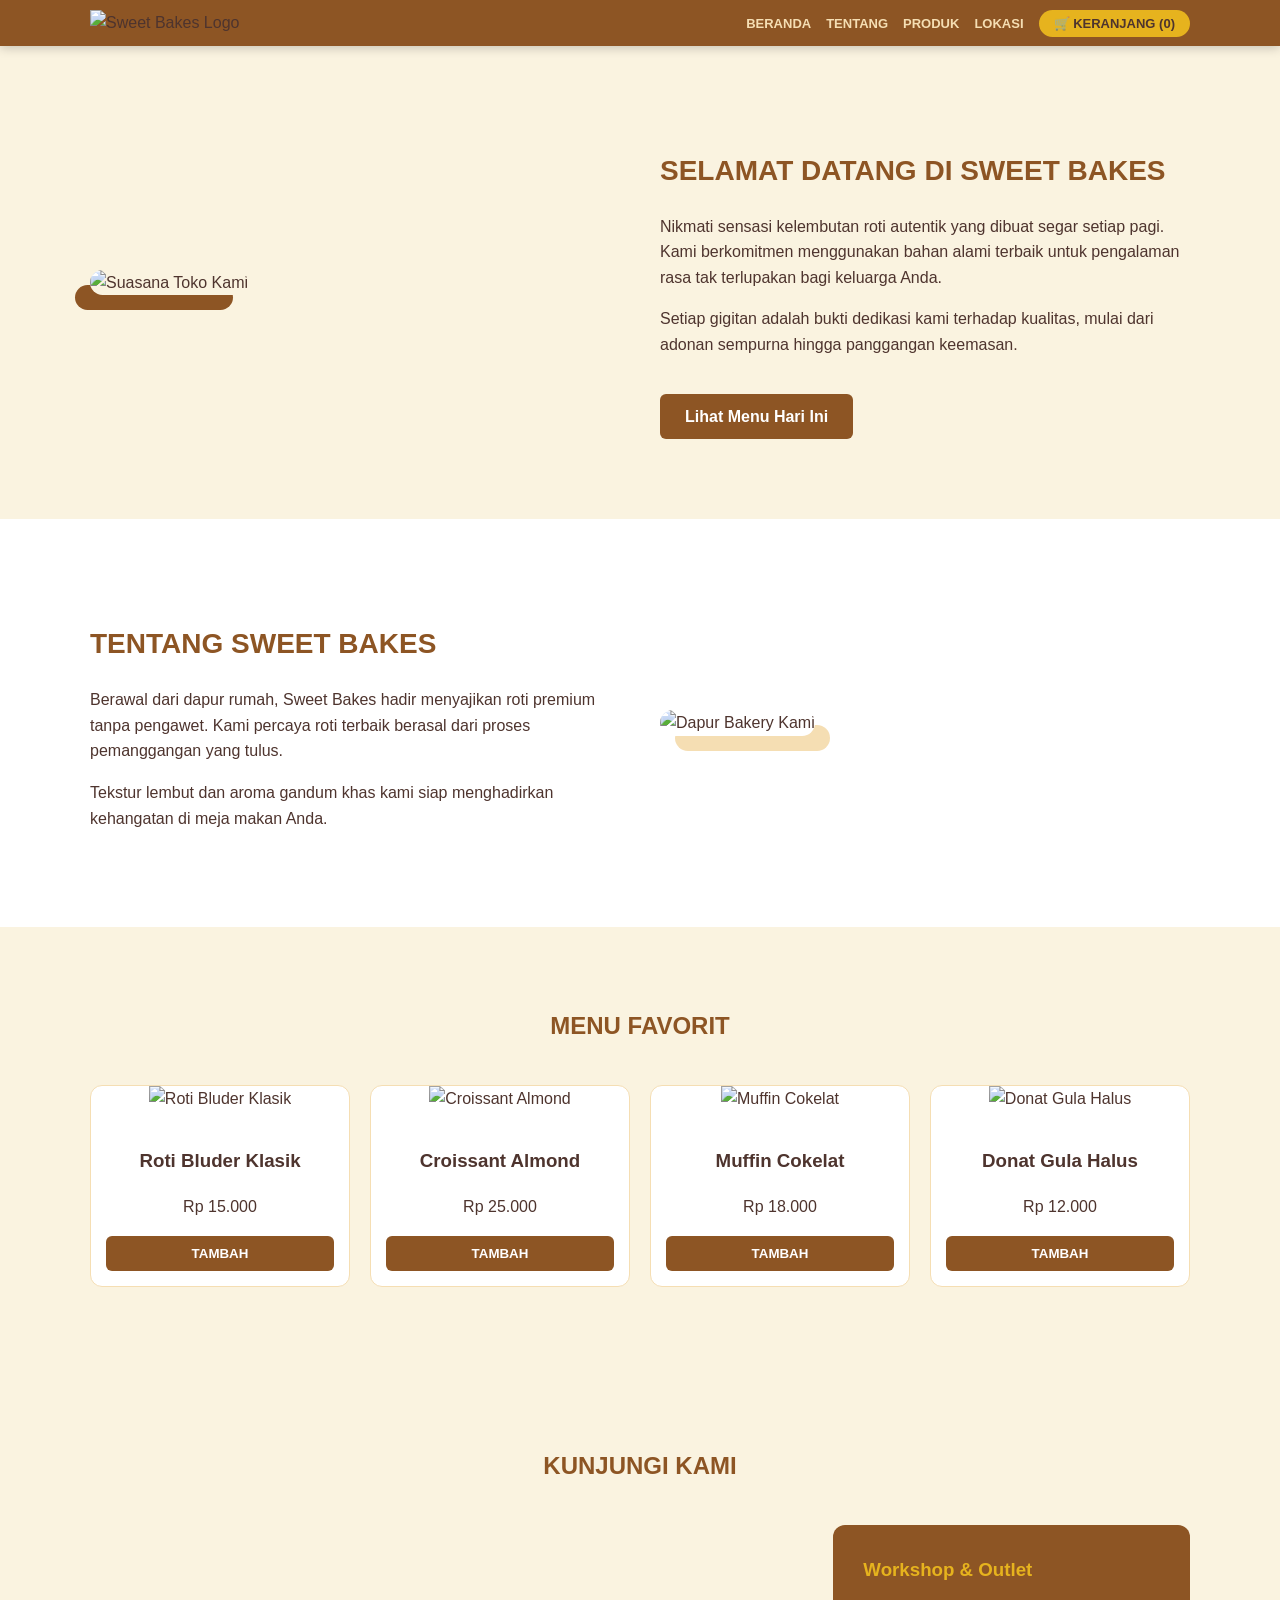
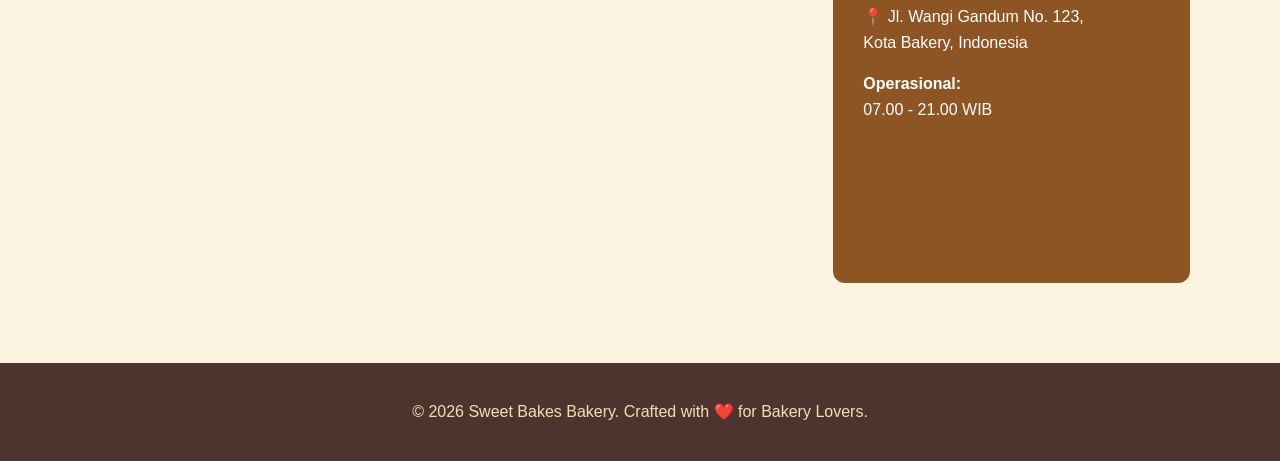
==== index.html @ e4aad18a "Add files via upload" ====
<!DOCTYPE html>
<html lang="id">
<head>
    <meta charset="UTF-8">
    <meta name="viewport" content="width=device-width, initial-scale=1.0">
    <title>Sweet Bakes - Premium Bakery & Pastry</title>
    <link rel="stylesheet" href="style.css">
</head>
<body>

    <!-- 1. NAVIGATION BAR -->
    <nav class="top-nav">
        <div class="container flex-nav">
            <div class="logo-wrapper">
                <img src="images/logo.png" alt="Sweet Bakes Logo" class="logo-img">
            </div>
            <ul class="nav-links">
                <li><a href="#beranda">BERANDA</a></li>
                <li><a href="#tentang">TENTANG</a></li>
                <li><a href="#produk">PRODUK</a></li>
                <li><a href="#lokasi">LOKASI</a></li>
                <li class="cart-nav">
                    <a href="#" id="cartToggle" class="cart-button">
                        🛒 KERANJANG (<span id="cartCount">0</span>)
                    </a>
                </li>
            </ul>
        </div>
    </nav>
    
    <!-- 2. SECTION BERANDA (FOTO DI KIRI) -->
    <section id="beranda" class="welcome-section">
        <div class="container">
            <div class="welcome-content">
                <div class="welcome-image">
                    <img src="images/hero_bg.jpg" alt="Suasana Toko Kami">
                </div>
                <div class="welcome-text">
                    <h2 class="title-left">SELAMAT DATANG DI SWEET BAKES</h2>
                    <p>Nikmati sensasi kelembutan roti autentik yang dibuat segar setiap pagi. Kami berkomitmen menggunakan bahan alami terbaik untuk pengalaman rasa tak terlupakan bagi keluarga Anda.</p>
                    <p>Setiap gigitan adalah bukti dedikasi kami terhadap kualitas, mulai dari adonan sempurna hingga panggangan keemasan.</p>
                    <a href="#produk" class="btn-secondary">Lihat Menu Hari Ini</a>
                </div>
            </div>
        </div>
    </section>

    <!-- 3. SECTION TENTANG KAMI (FOTO DI KANAN) -->
    <section id="tentang" class="about-section">
        <div class="container">
            <div class="about-content">
                <div class="about-text">
                    <h2 class="title-left">TENTANG SWEET BAKES</h2>
                    <p>Berawal dari dapur rumah, Sweet Bakes hadir menyajikan roti premium tanpa pengawet. Kami percaya roti terbaik berasal dari proses pemanggangan yang tulus.</p>
                    <p>Tekstur lembut dan aroma gandum khas kami siap menghadirkan kehangatan di meja makan Anda.</p>
                </div>
                <div class="about-image">
                    <img src="images/about-bakery.jpg" alt="Dapur Bakery Kami">
                </div>
            </div>
        </div>
    </section>

    <!-- 4. KATALOG PRODUK -->
    <section id="produk" class="product-section">
        <div class="container">
            <h2 class="title-center">MENU FAVORIT</h2>
            <div class="product-grid">
                <div class="card">
                    <img src="images/produk1.jpg" alt="Roti Bluder Klasik">
                    <div class="card-info">
                        <h3>Roti Bluder Klasik</h3>
                        <p class="price">Rp 15.000</p>
                        <button class="add-to-cart" data-name="Roti Bluder Klasik" data-price="15000">TAMBAH</button>
                    </div>
                </div>
                <div class="card">
                    <img src="images/produk2.jpg" alt="Croissant Almond">
                    <div class="card-info">
                        <h3>Croissant Almond</h3>
                        <p class="price">Rp 25.000</p>
                        <button class="add-to-cart" data-name="Croissant Almond" data-price="25000">TAMBAH</button>
                    </div>
                </div>
                <div class="card">
                    <img src="images/produk3.jpg" alt="Muffin Cokelat">
                    <div class="card-info">
                        <h3>Muffin Cokelat</h3>
                        <p class="price">Rp 18.000</p>
                        <button class="add-to-cart" data-name="Muffin Cokelat" data-price="18000">TAMBAH</button>
                    </div>
                </div>
                <div class="card">
                    <img src="images/produk4.jpg" alt="Donat Gula Halus">
                    <div class="card-info">
                        <h3>Donat Gula Halus</h3>
                        <p class="price">Rp 12.000</p>
                        <button class="add-to-cart" data-name="Donat Gula Halus" data-price="12000">TAMBAH</button>
                    </div>
                </div>
            </div>
        </div>
    </section>

    <!-- 5. LOKASI TOKO -->
    <section id="lokasi" class="location-section">
        <div class="container">
            <h2 class="title-center">KUNJUNGI KAMI</h2>
            <div class="location-grid">
                <div class="map-wrapper">
                    <iframe src="https://www.google.com/maps/embed?pb=!1m18!1m12!1m3!1d126748.56347862248!2d107.5731164!3d-6.9034443!2m3!1f0!2f0!3f0!3m2!1i1024!2i768!4f13.1!3m3!1m2!1s0x0%3A0x0!2zNsKwNTQnMTIuNCJTIDEwN8KwMzQnMjMuMiJF!5e0!3m2!1sid!2sid!4v1620000000000!5m2!1sid!2sid" width="100%" height="350" style="border:0; border-radius: 12px;" allowfullscreen="" loading="lazy"></iframe>
                </div>
                <div class="location-info">
                    <h3>Workshop & Outlet</h3>
                    <p>📍 Jl. Wangi Gandum No. 123, <br>Kota Bakery, Indonesia</p>
                    <p><strong>Operasional:</strong><br>07.00 - 21.00 WIB</p>
                </div>
            </div>
        </div>
    </section>

    <!-- 6. FOOTER -->
    <footer class="site-footer">
        <div class="container">
            <p>&copy; 2026 Sweet Bakes Bakery. Crafted with ❤️ for Bakery Lovers.</p>
        </div>
    </footer>

    <!-- 7. MODAL CHECKOUT -->
    <div id="cartModal" class="modal hidden">
        <div class="modal-content">
            <div class="modal-header">
                <h2>📋 Checkout Pesanan</h2>
                <span id="closeModal" class="close-btn">&times;</span>
            </div>
            <div class="modal-body">
                <div class="customer-info">
                    <label>Data Pengiriman:</label>
                    <input type="text" id="custName" placeholder="Nama Lengkap" required>
                    <input type="text" id="custAddress" placeholder="Alamat Lengkap" required>
                    <input type="tel" id="custPhone" placeholder="Nomor WhatsApp" required>
                    
                    <label>Metode Pembayaran:</label>
                    <select id="payMethod" class="pay-select" required>
                        <option value="" disabled selected>-- Pilih Pembayaran --</option>
                        <option value="Cash (COD)">Cash (COD)</option>
                        <option value="QRIS">QRIS</option>
                        <option value="Bank BCA">Bank BCA</option>
                        <option value="Bank BRI">Bank BRI</option>
                        <option value="Bank Mandiri">Bank Mandiri</option>
                        <option value="Bank BNI">Bank BNI</option>
                    </select>
                </div>
                <hr>
                <ul id="modalItemList"></ul>
                <div class="modal-summary">
                    <p>Total Item: <span id="modalCount">0</span></p>
                    <h3>Total Bayar: Rp <span id="modalTotal">0</span></h3>
                </div>
            </div>
            <div class="modal-footer">
                <button id="finalOrderBtn" class="btn-confirm">PESAN VIA WHATSAPP</button>
            </div>
        </div>
    </div>

    <script src="main.js"></script>
</body>
</html>
---- style.css ----
/* --- 1. VARIABEL WARNA & DASAR --- */
:root {
    --cokelat-tua: #4E342E;
    --cokelat-roti: #8D5524;
    --warna-gandum: #F5DEB3;
    --cream-muda: #FAF3E0;
    --emas-bakery: #E6B31E;
    --putih: #ffffff;
    --hijau-wa: #25D366;
}

* {
    box-sizing: border-box;
}

body {
    margin: 0;
    padding: 0;
    font-family: 'Trebuchet MS', sans-serif;
    background-color: var(--cream-muda);
    color: var(--cokelat-tua);
    line-height: 1.6;
    scroll-behavior: smooth;
}

.container {
    width: 90%;
    max-width: 1100px;
    margin: 0 auto;
}

/* --- 2. NAVIGASI --- */
.top-nav {
    background: var(--cokelat-roti);
    padding: 10px 0;
    position: sticky;
    top: 0;
    z-index: 1000;
    box-shadow: 0 2px 10px rgba(0,0,0,0.2);
}

.flex-nav {
    display: flex;
    justify-content: space-between;
    align-items: center;
}

.logo-img {
    height: 50px;
}

.nav-links {
    list-style: none;
    display: flex;
    gap: 15px;
    margin: 0;
    padding: 0;
}

.nav-links a {
    text-decoration: none;
    color: var(--warna-gandum);
    font-weight: bold;
    font-size: 13px;
}

.cart-button {
    background: var(--emas-bakery);
    color: var(--cokelat-tua) !important;
    padding: 6px 15px;
    border-radius: 20px;
    font-weight: bold;
}

/* --- 3. HERO & KATALOG --- */
.hero-banner {
    height: 400px;
    background: url('images/hero_bg.jpg') no-repeat center/cover;
}

.hero-overlay {
    background: rgba(78, 52, 46, 0.6);
    height: 100%;
    display: flex;
    align-items: center;
    justify-content: center;
    text-align: center;
    color: #fff;
}

.product-section { padding: 60px 0; }

.title-center {
    text-align: center;
    color: var(--cokelat-roti);
    margin-bottom: 40px;
}

.product-grid {
    display: grid;
    grid-template-columns: repeat(auto-fit, minmax(220px, 1fr));
    gap: 20px;
}

.card {
    background: var(--putih);
    border-radius: 12px;
    overflow: hidden;
    border: 1px solid var(--warna-gandum);
    text-align: center;
    transition: 0.3s;
}

.card:hover { transform: translateY(-5px); }

.card img { width: 100%; height: 180px; object-fit: cover; }

.card-info { padding: 15px; }

.add-to-cart {
    background: var(--cokelat-roti);
    color: #fff;
    border: none;
    padding: 10px;
    width: 100%;
    border-radius: 6px;
    cursor: pointer;
    font-weight: bold;
}

/* --- 4. SECTION BERANDA (FOTO DI KIRI) --- */
.welcome-section {
    padding: 80px 0;
    background-color: var(--cream-muda);
}

.welcome-content {
    display: flex;
    align-items: center;
    gap: 40px;
    flex-wrap: wrap;
}

.welcome-image { 
    flex: 1; 
    min-width: 300px; 
    order: 1; /* Muncul pertama (kiri) */
}

.welcome-text { 
    flex: 1; 
    min-width: 300px; 
    order: 2; /* Muncul kedua (kanan) */
}

.welcome-image img {
    width: 100%;
    border-radius: 20px;
    box-shadow: -15px 15px 0px var(--cokelat-roti);
}

.btn-secondary {
    display: inline-block;
    margin-top: 20px;
    padding: 10px 25px;
    background-color: var(--cokelat-roti);
    color: #fff;
    text-decoration: none;
    border-radius: 6px;
    font-weight: bold;
    transition: 0.3s;
}

/* --- 5. SECTION TENTANG KAMI (FOTO DI KANAN) --- */
.about-section {
    padding: 80px 0;
    background-color: #fff;
}

.about-content {
    display: flex;
    align-items: center;
    gap: 40px;
    flex-wrap: wrap;
}

.about-text { 
    flex: 1; 
    min-width: 300px; 
}

.about-image { 
    flex: 1; 
    min-width: 300px; 
}

.about-image img {
    width: 100%;
    border-radius: 20px;
    box-shadow: 15px 15px 0px var(--warna-gandum);
}

.title-left {
    color: var(--cokelat-roti);
    font-size: 28px;
    margin-bottom: 20px;
}

/* --- 6. LOKASI --- */
.location-section {
    padding: 80px 0;
    background-color: var(--cream-muda);
}

.location-grid {
    display: grid;
    grid-template-columns: 2fr 1fr;
    gap: 30px;
    margin-top: 40px;
}

.location-info {
    background: var(--cokelat-roti);
    color: #fff;
    padding: 30px;
    border-radius: 12px;
}

.location-info h3 { margin-top: 0; color: var(--emas-bakery); }

/* --- 7. MODAL & PEMBAYARAN --- */
.modal {
    position: fixed;
    top: 0; left: 0; width: 100%; height: 100%;
    background: rgba(0,0,0,0.8);
    display: flex;
    align-items: center;
    justify-content: center;
    z-index: 2000;
}

.modal.hidden { display: none !important; }

.modal-content {
    background: var(--cream-muda);
    width: 92%;
    max-width: 400px;
    max-height: 85vh;
    border-radius: 12px;
    border: 3px solid var(--cokelat-roti);
    display: flex;
    flex-direction: column;
    overflow: hidden;
    animation: pop 0.3s ease-out;
}

@keyframes pop {
    from { transform: scale(0.9); opacity: 0; }
    to { transform: scale(1); opacity: 1; }
}

.modal-header {
    background: var(--cokelat-roti);
    color: #fff;
    padding: 12px 15px;
    display: flex;
    justify-content: space-between;
    align-items: center;
}

.modal-header h2 { font-size: 18px; margin: 0; }

.close-btn { font-size: 24px; cursor: pointer; }

.modal-body {
    padding: 15px;
    overflow-y: auto;
}

.customer-info input, .pay-select {
    width: 100%;
    padding: 10px;
    margin-bottom: 10px;
    border: 1px solid var(--warna-gandum);
    border-radius: 6px;
}

.btn-confirm {
    background: var(--hijau-wa);
    color: #fff;
    border: none;
    padding: 15px;
    width: 100%;
    font-weight: bold;
    cursor: pointer;
}

/* --- 8. FOOTER & RESPONSIVE --- */
.site-footer {
    background: var(--cokelat-tua);
    color: var(--warna-gandum);
    text-align: center;
    padding: 20px 0;
}

@media (max-width: 768px) {
    .flex-nav { flex-direction: column; gap: 10px; }
    .welcome-content, .about-content { flex-direction: column; }
    .welcome-image, .welcome-text { order: unset; } /* Kembali ke urutan normal di HP */
    .location-grid { grid-template-columns: 1fr; }
}
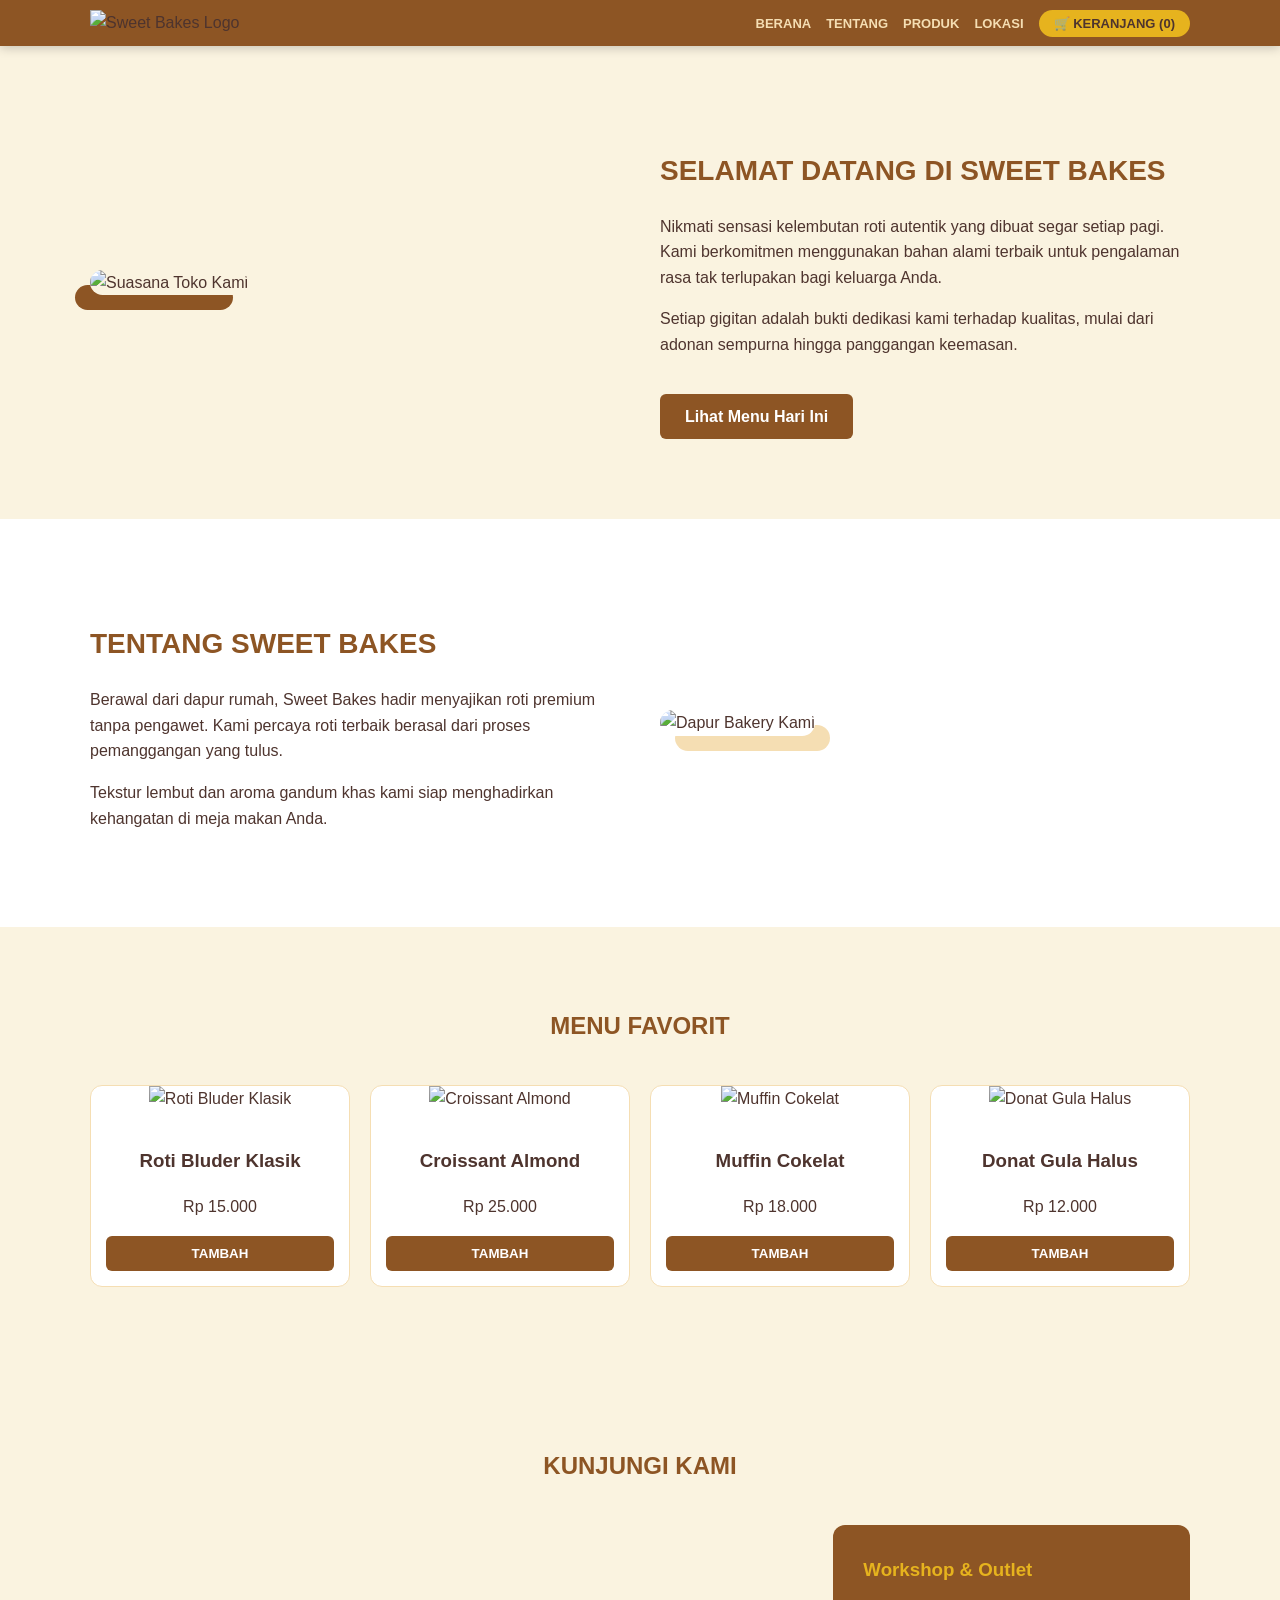
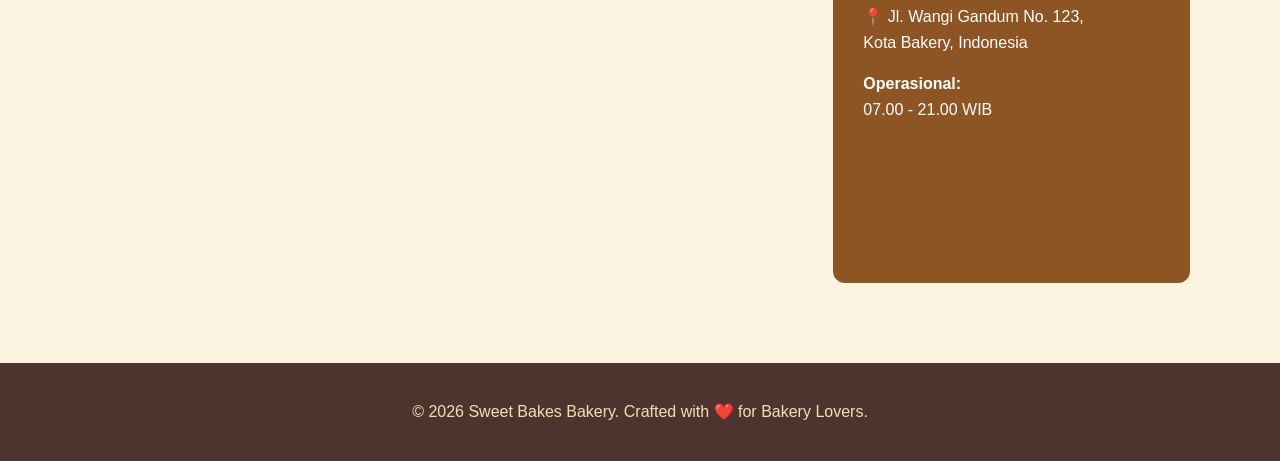
==== commit d14d24a1: "Fix HTML formatting and structure" ====
--- a/index.html
+++ b/index.html
@@ -15,7 +15,7 @@
                 <img src="images/logo.png" alt="Sweet Bakes Logo" class="logo-img">
             </div>
             <ul class="nav-links">
-                <li><a href="#beranda">BERANDA</a></li>
+                <li><a href="#beranda">BERANA</a></li>
                 <li><a href="#tentang">TENTANG</a></li>
                 <li><a href="#produk">PRODUK</a></li>
                 <li><a href="#lokasi">LOKASI</a></li>
@@ -166,4 +166,4 @@
 
     <script src="main.js"></script>
 </body>
-</html>+</html>
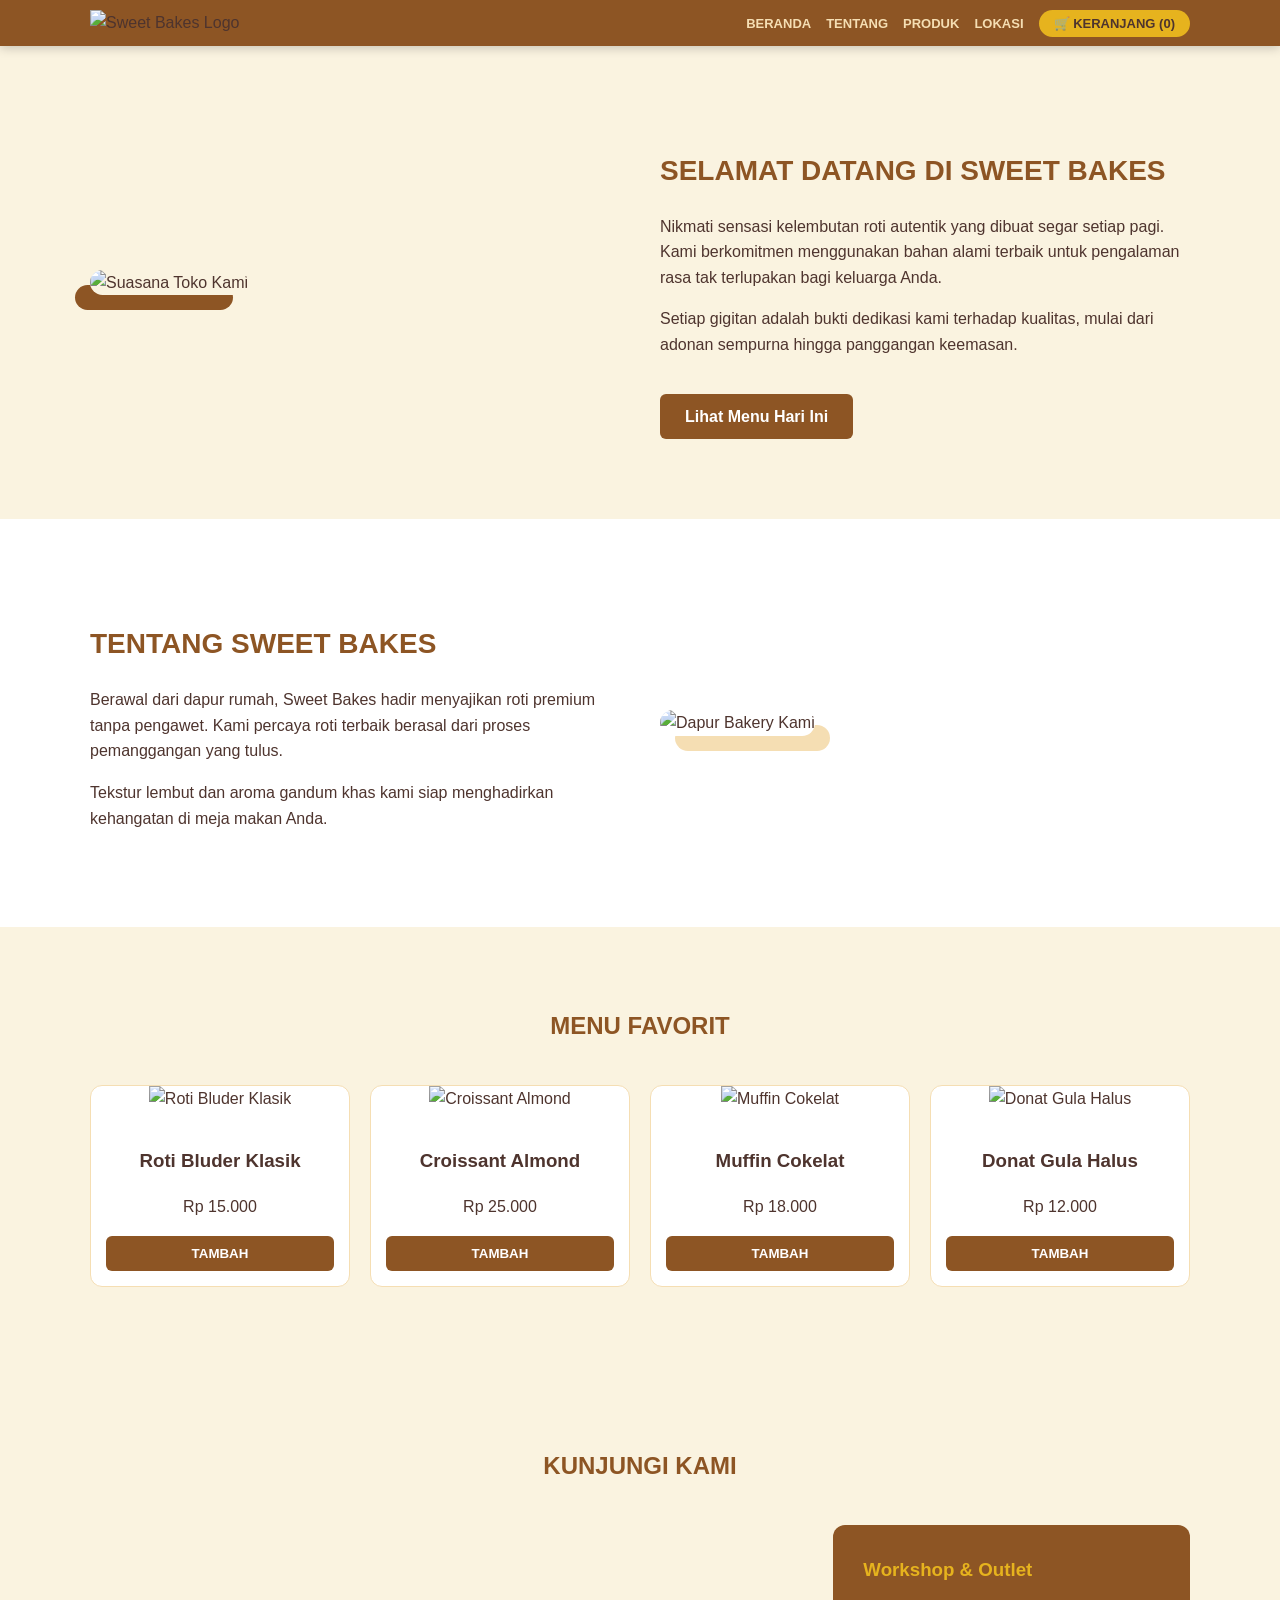
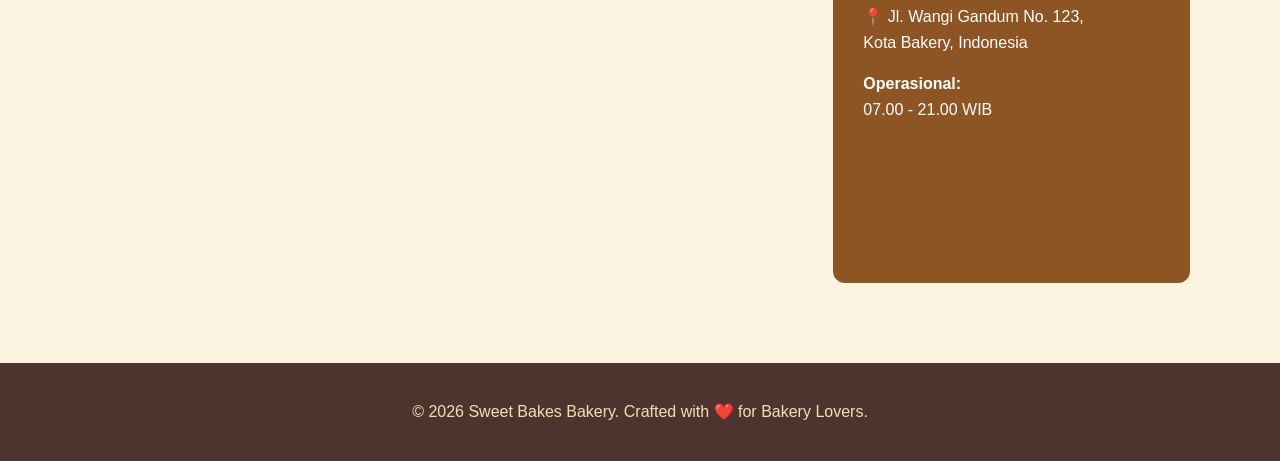
==== commit 389ab633: "Fix HTML encoding issues in index.html" ====
--- a/index.html
+++ b/index.html
@@ -15,7 +15,7 @@
                 <img src="images/logo.png" alt="Sweet Bakes Logo" class="logo-img">
             </div>
             <ul class="nav-links">
-                <li><a href="#beranda">BERANA</a></li>
+                <li><a href="#beranda">BERANDA</a></li>
                 <li><a href="#tentang">TENTANG</a></li>
                 <li><a href="#produk">PRODUK</a></li>
                 <li><a href="#lokasi">LOKASI</a></li>
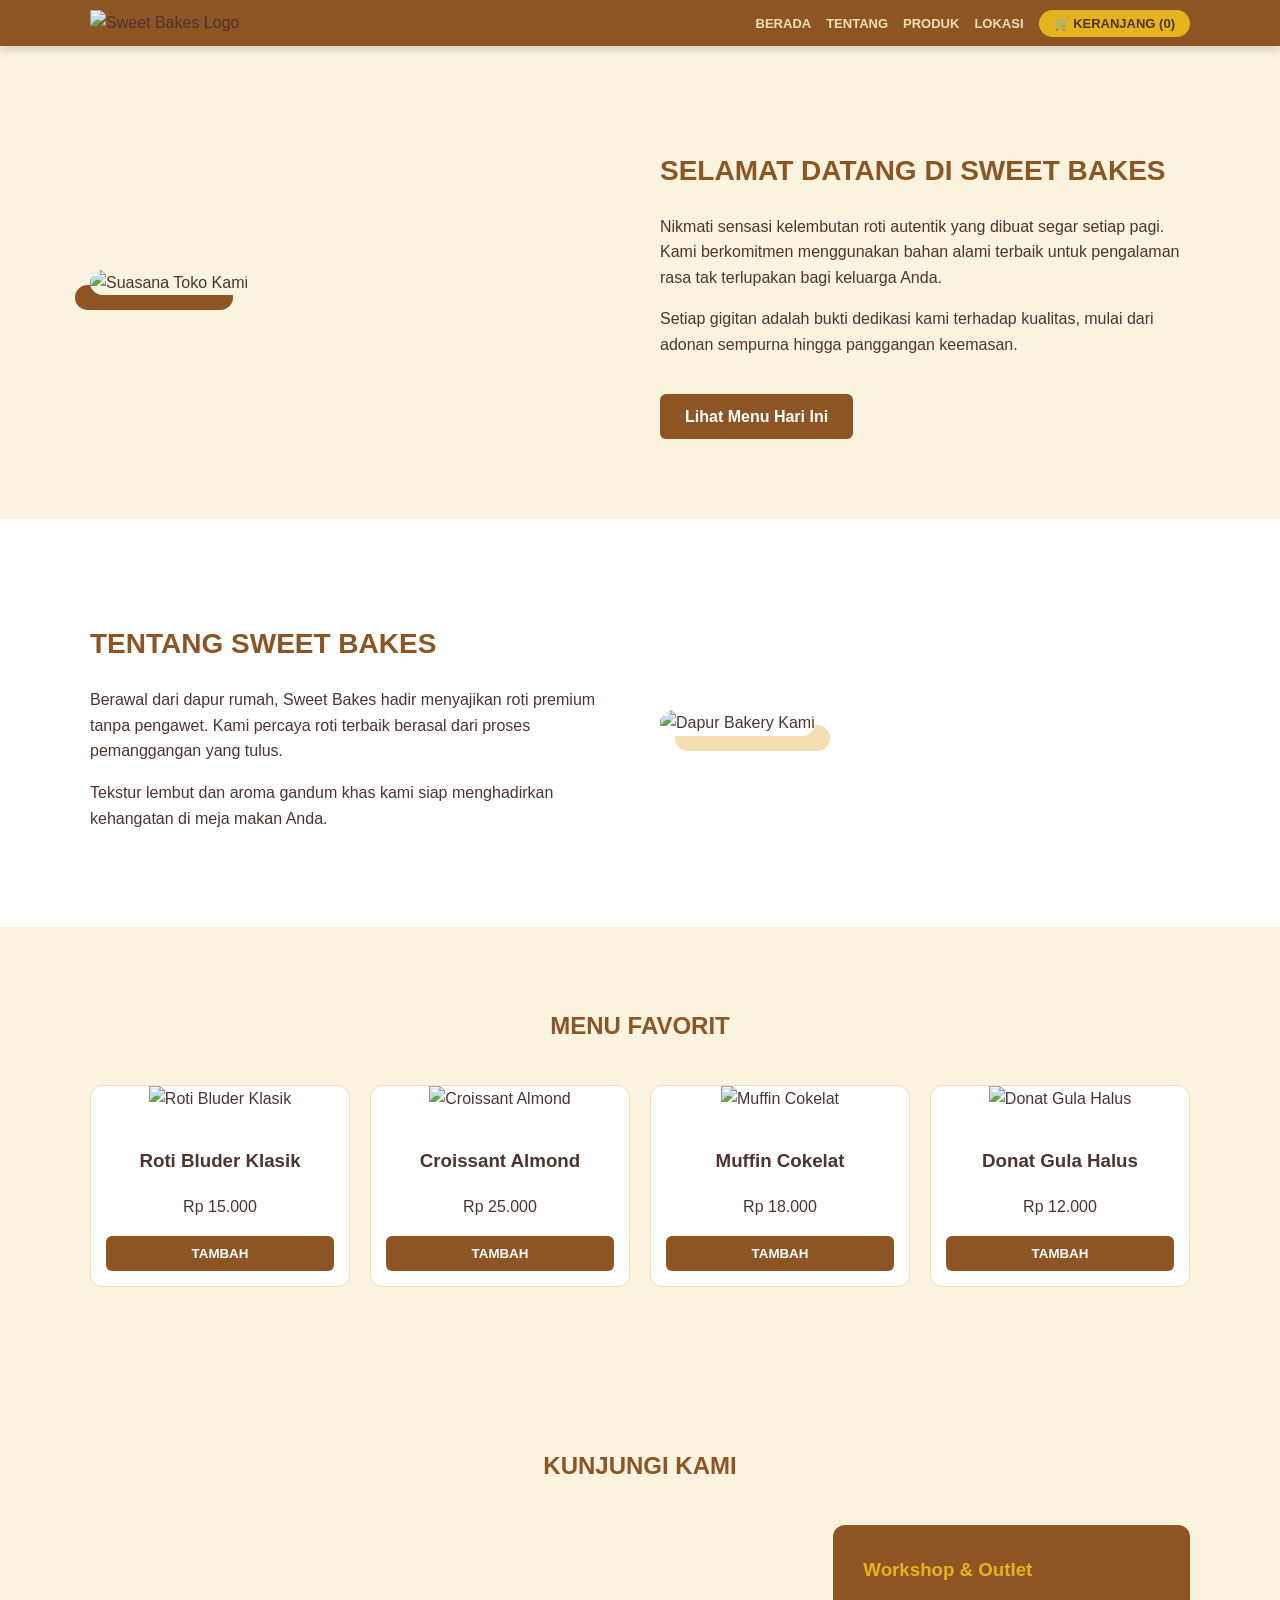
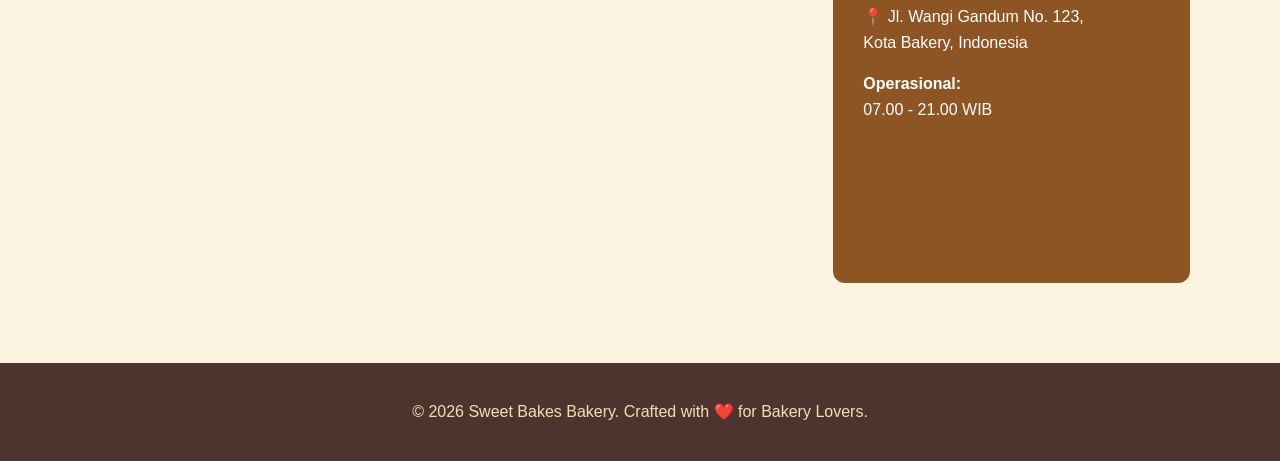
==== commit 3b6f2292: "Fix HTML encoding issues in index.html" ====
--- a/index.html
+++ b/index.html
@@ -15,7 +15,7 @@
                 <img src="images/logo.png" alt="Sweet Bakes Logo" class="logo-img">
             </div>
             <ul class="nav-links">
-                <li><a href="#beranda">BERANDA</a></li>
+                <li><a href="#beranda">BERADA</a></li>
                 <li><a href="#tentang">TENTANG</a></li>
                 <li><a href="#produk">PRODUK</a></li>
                 <li><a href="#lokasi">LOKASI</a></li>
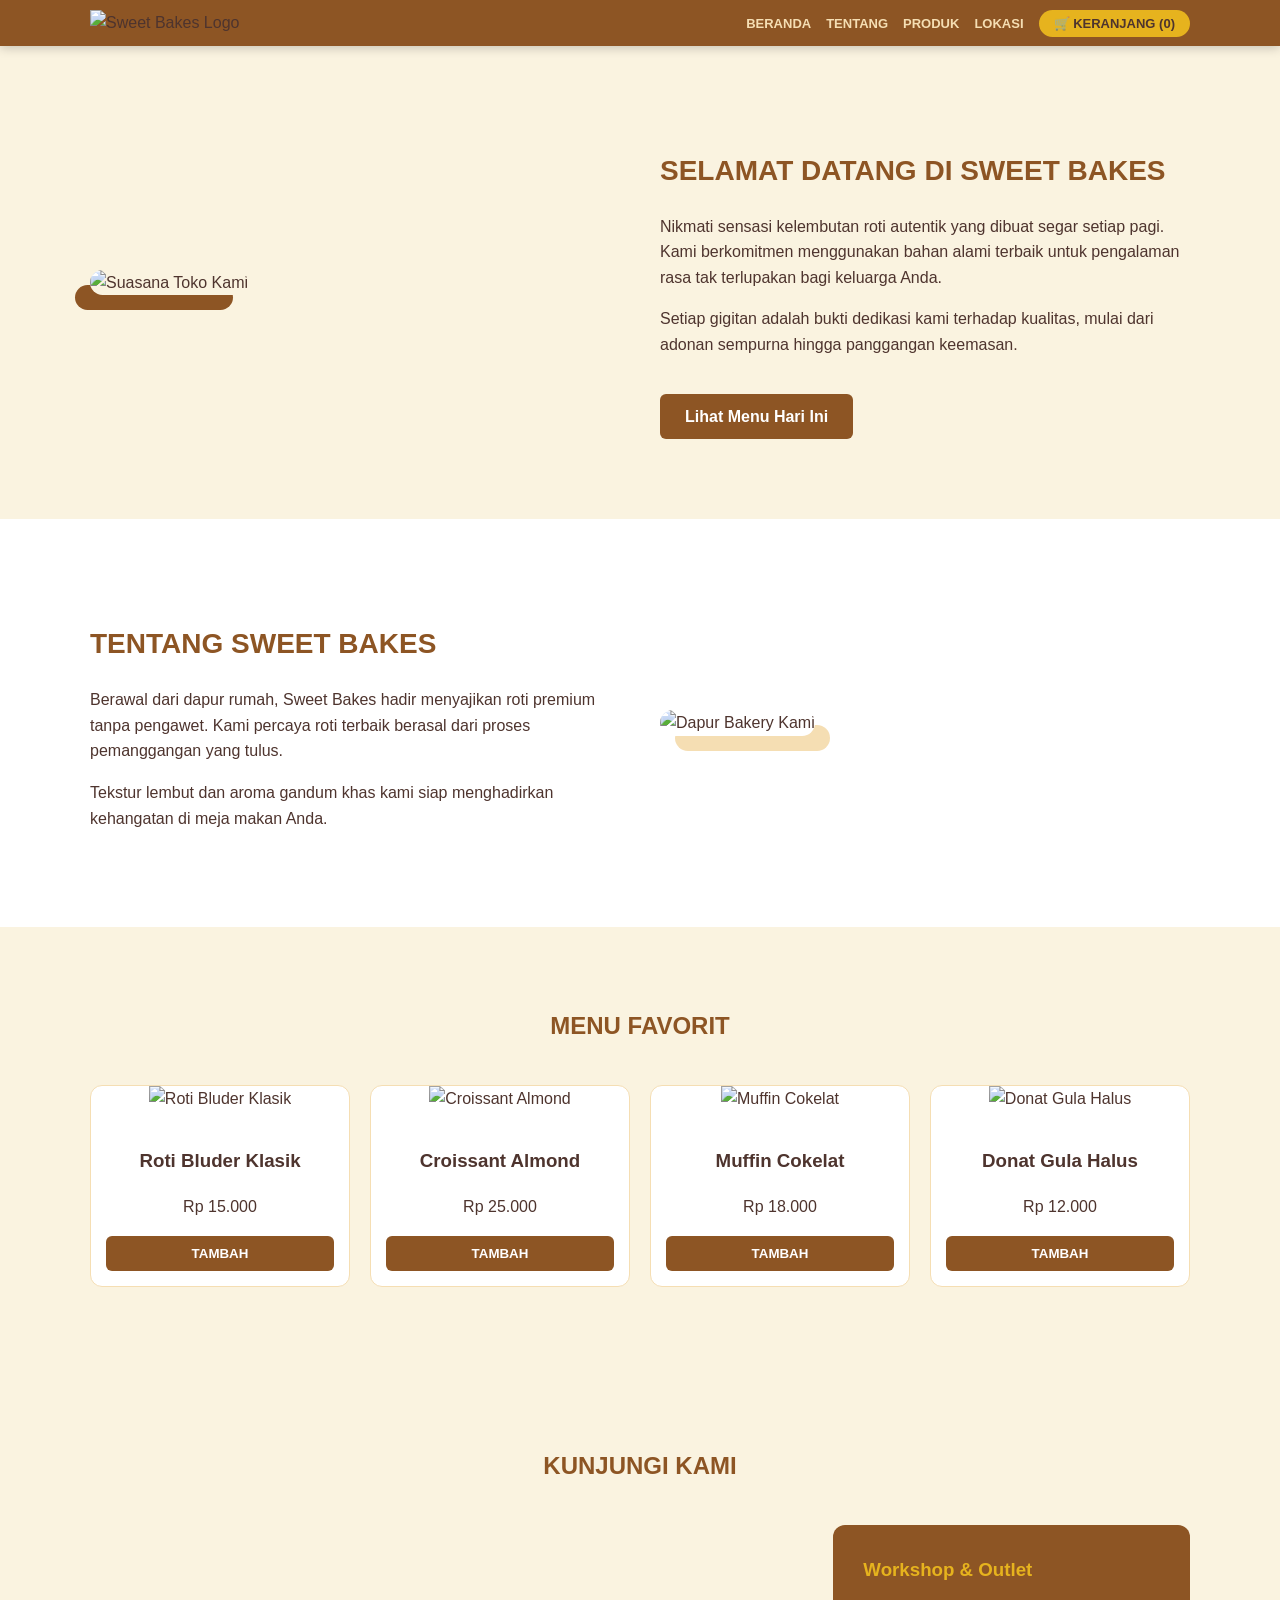
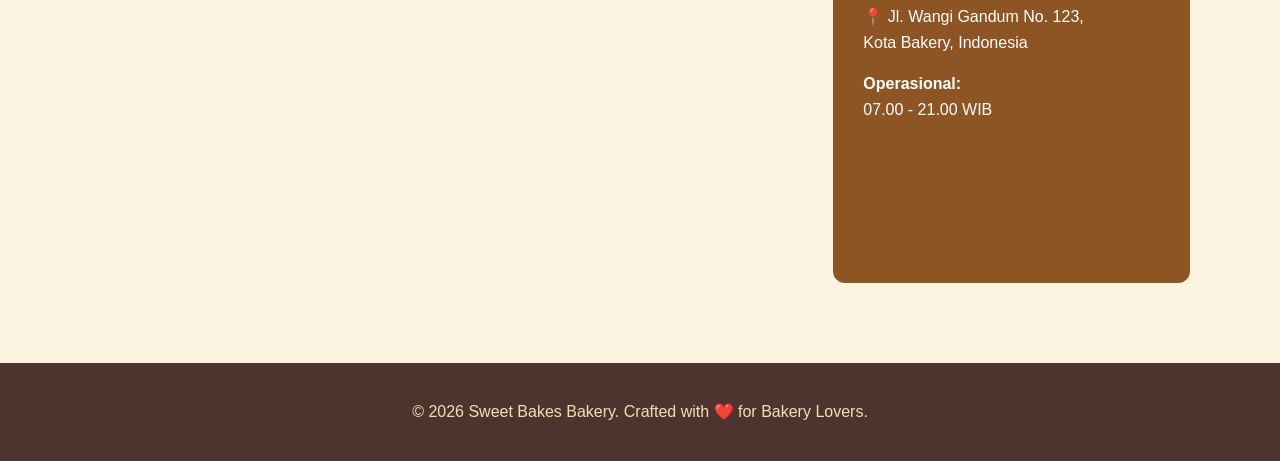
==== commit decf349d: "Update index.html" ====
--- a/index.html
+++ b/index.html
@@ -15,7 +15,7 @@
                 <img src="images/logo.png" alt="Sweet Bakes Logo" class="logo-img">
             </div>
             <ul class="nav-links">
-                <li><a href="#beranda">BERADA</a></li>
+                <li><a href="#beranda">BERANDA</a></li>
                 <li><a href="#tentang">TENTANG</a></li>
                 <li><a href="#produk">PRODUK</a></li>
                 <li><a href="#lokasi">LOKASI</a></li>
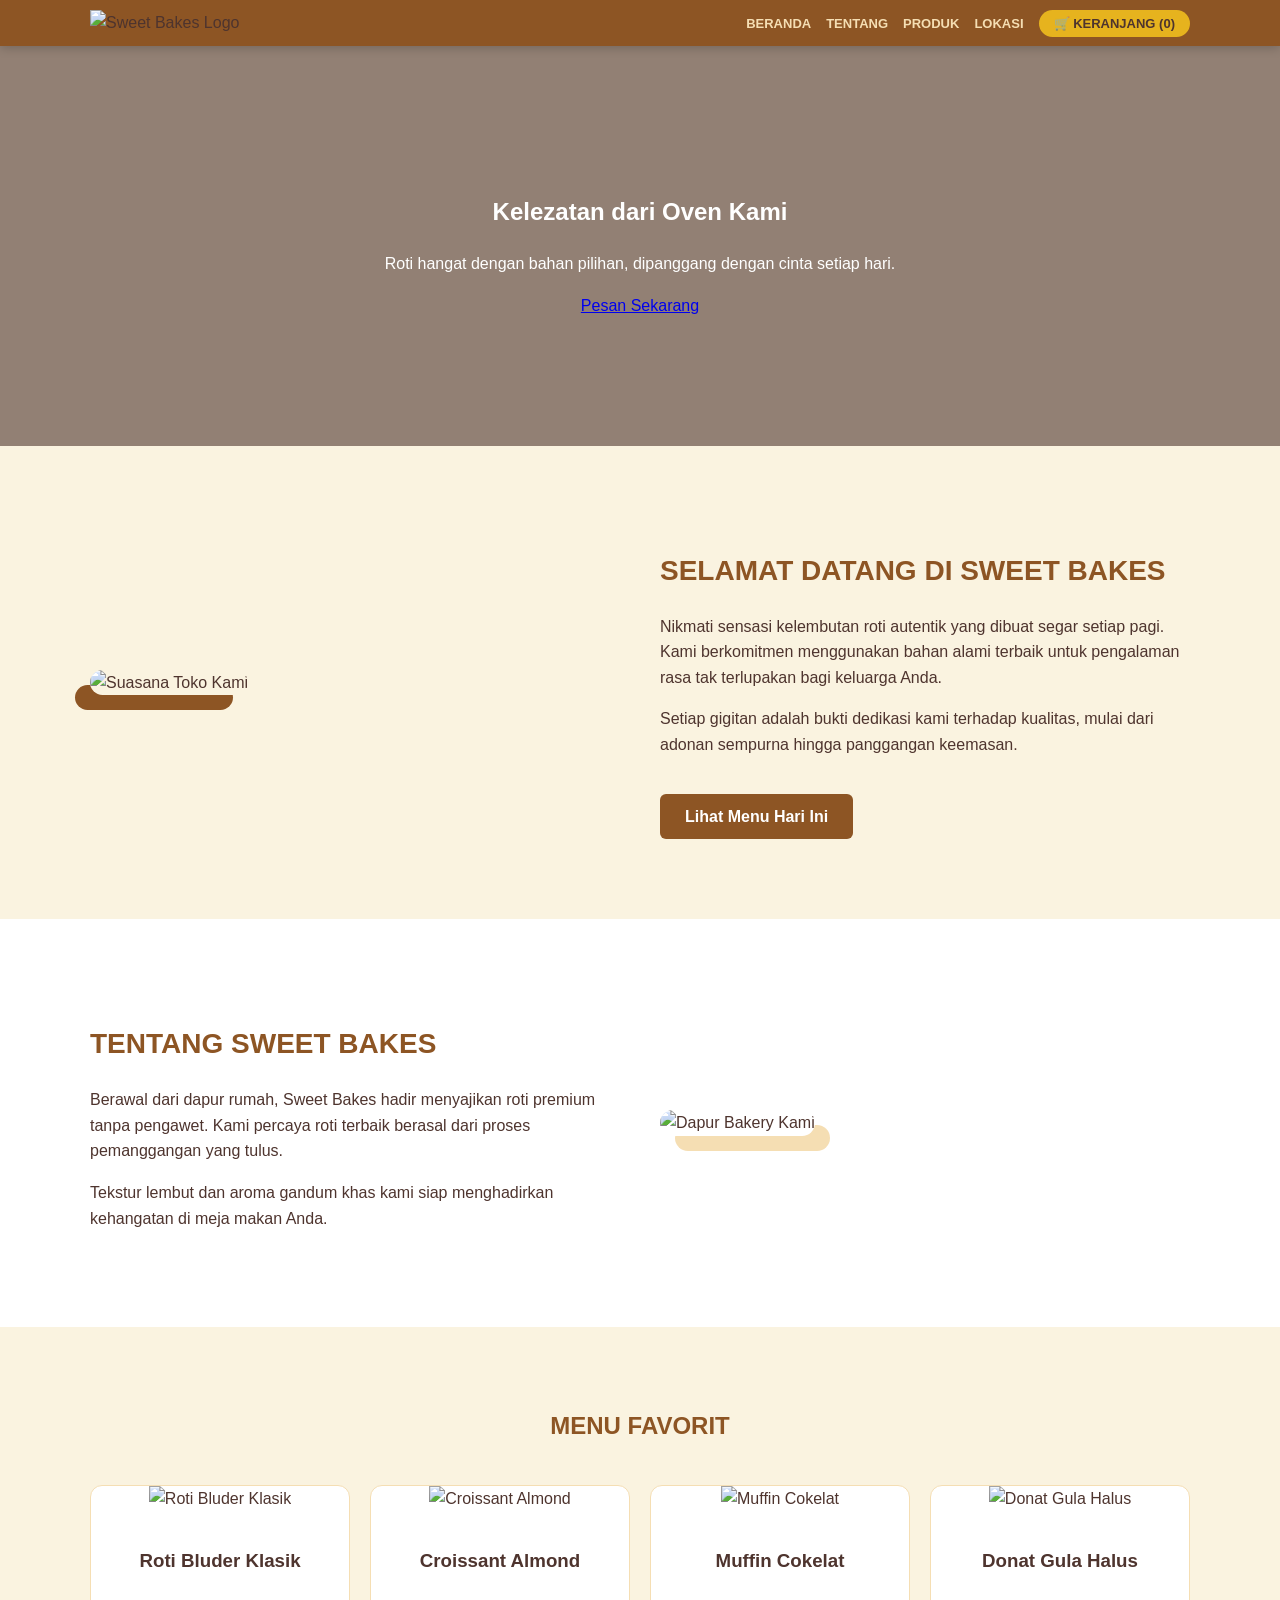
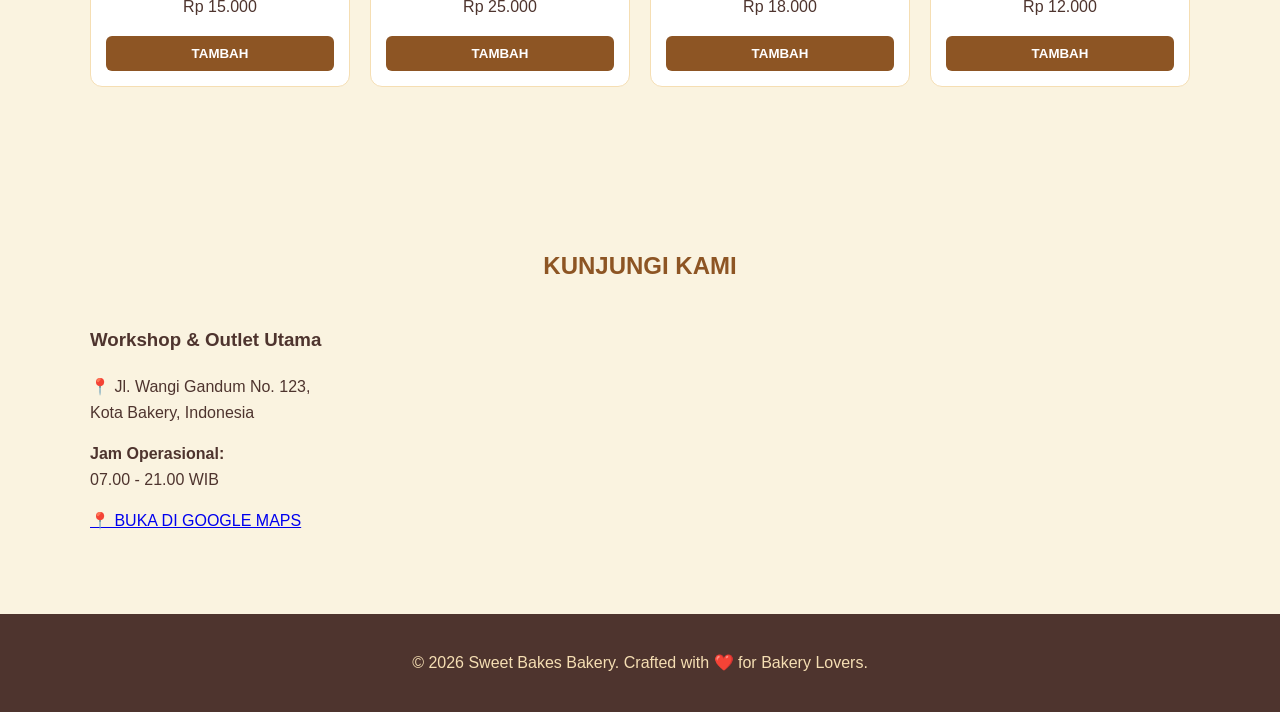
==== commit 0f625caf: "Refactor index.html structure and content" ====
--- a/index.html
+++ b/index.html
@@ -27,8 +27,19 @@
             </ul>
         </div>
     </nav>
-    
-    <!-- 2. SECTION BERANDA (FOTO DI KIRI) -->
+
+    <!-- 2. HERO SECTION -->
+    <section class="hero-banner">
+        <div class="hero-overlay">
+            <div class="container hero-text">
+                <h1>Kelezatan dari Oven Kami</h1>
+                <p>Roti hangat dengan bahan pilihan, dipanggang dengan cinta setiap hari.</p>
+                <a href="#produk" class="btn-hero">Pesan Sekarang</a>
+            </div>
+        </div>
+    </section>
+
+    <!-- 3. SECTION BERANDA (FOTO DI KIRI) -->
     <section id="beranda" class="welcome-section">
         <div class="container">
             <div class="welcome-content">
@@ -45,7 +56,7 @@
         </div>
     </section>
 
-    <!-- 3. SECTION TENTANG KAMI (FOTO DI KANAN) -->
+    <!-- 4. SECTION TENTANG KAMI (FOTO DI KANAN) -->
     <section id="tentang" class="about-section">
         <div class="container">
             <div class="about-content">
@@ -61,7 +72,7 @@
         </div>
     </section>
 
-    <!-- 4. KATALOG PRODUK -->
+    <!-- 5. KATALOG PRODUK -->
     <section id="produk" class="product-section">
         <div class="container">
             <h2 class="title-center">MENU FAVORIT</h2>
@@ -102,31 +113,31 @@
         </div>
     </section>
 
-    <!-- 5. LOKASI TOKO -->
+    <!-- 6. LOKASI TOKO (TOMBOL AMAN UNTUK CSP) -->
     <section id="lokasi" class="location-section">
         <div class="container">
             <h2 class="title-center">KUNJUNGI KAMI</h2>
-            <div class="location-grid">
-                <div class="map-wrapper">
-                    <iframe src="https://www.google.com/maps/embed?pb=!1m18!1m12!1m3!1d126748.56347862248!2d107.5731164!3d-6.9034443!2m3!1f0!2f0!3f0!3m2!1i1024!2i768!4f13.1!3m3!1m2!1s0x0%3A0x0!2zNsKwNTQnMTIuNCJTIDEwN8KwMzQnMjMuMiJF!5e0!3m2!1sid!2sid!4v1620000000000!5m2!1sid!2sid" width="100%" height="350" style="border:0; border-radius: 12px;" allowfullscreen="" loading="lazy"></iframe>
-                </div>
-                <div class="location-info">
-                    <h3>Workshop & Outlet</h3>
+            <div class="location-simple-card">
+                <div class="location-info-full">
+                    <h3>Workshop & Outlet Utama</h3>
                     <p>📍 Jl. Wangi Gandum No. 123, <br>Kota Bakery, Indonesia</p>
-                    <p><strong>Operasional:</strong><br>07.00 - 21.00 WIB</p>
+                    <p><strong>Jam Operasional:</strong><br>07.00 - 21.00 WIB</p>
+                    <a href="https://goo.gl/maps/link-lokasi-anda" target="_blank" class="btn-maps">
+                        📍 BUKA DI GOOGLE MAPS
+                    </a>
                 </div>
             </div>
         </div>
     </section>
 
-    <!-- 6. FOOTER -->
+    <!-- 7. FOOTER -->
     <footer class="site-footer">
         <div class="container">
             <p>&copy; 2026 Sweet Bakes Bakery. Crafted with ❤️ for Bakery Lovers.</p>
         </div>
     </footer>
 
-    <!-- 7. MODAL CHECKOUT -->
+    <!-- 8. MODAL CHECKOUT & KERANJANG -->
     <div id="cartModal" class="modal hidden">
         <div class="modal-content">
             <div class="modal-header">
@@ -152,6 +163,7 @@
                     </select>
                 </div>
                 <hr>
+                <p><strong>Ringkasan Keranjang:</strong></p>
                 <ul id="modalItemList"></ul>
                 <div class="modal-summary">
                     <p>Total Item: <span id="modalCount">0</span></p>
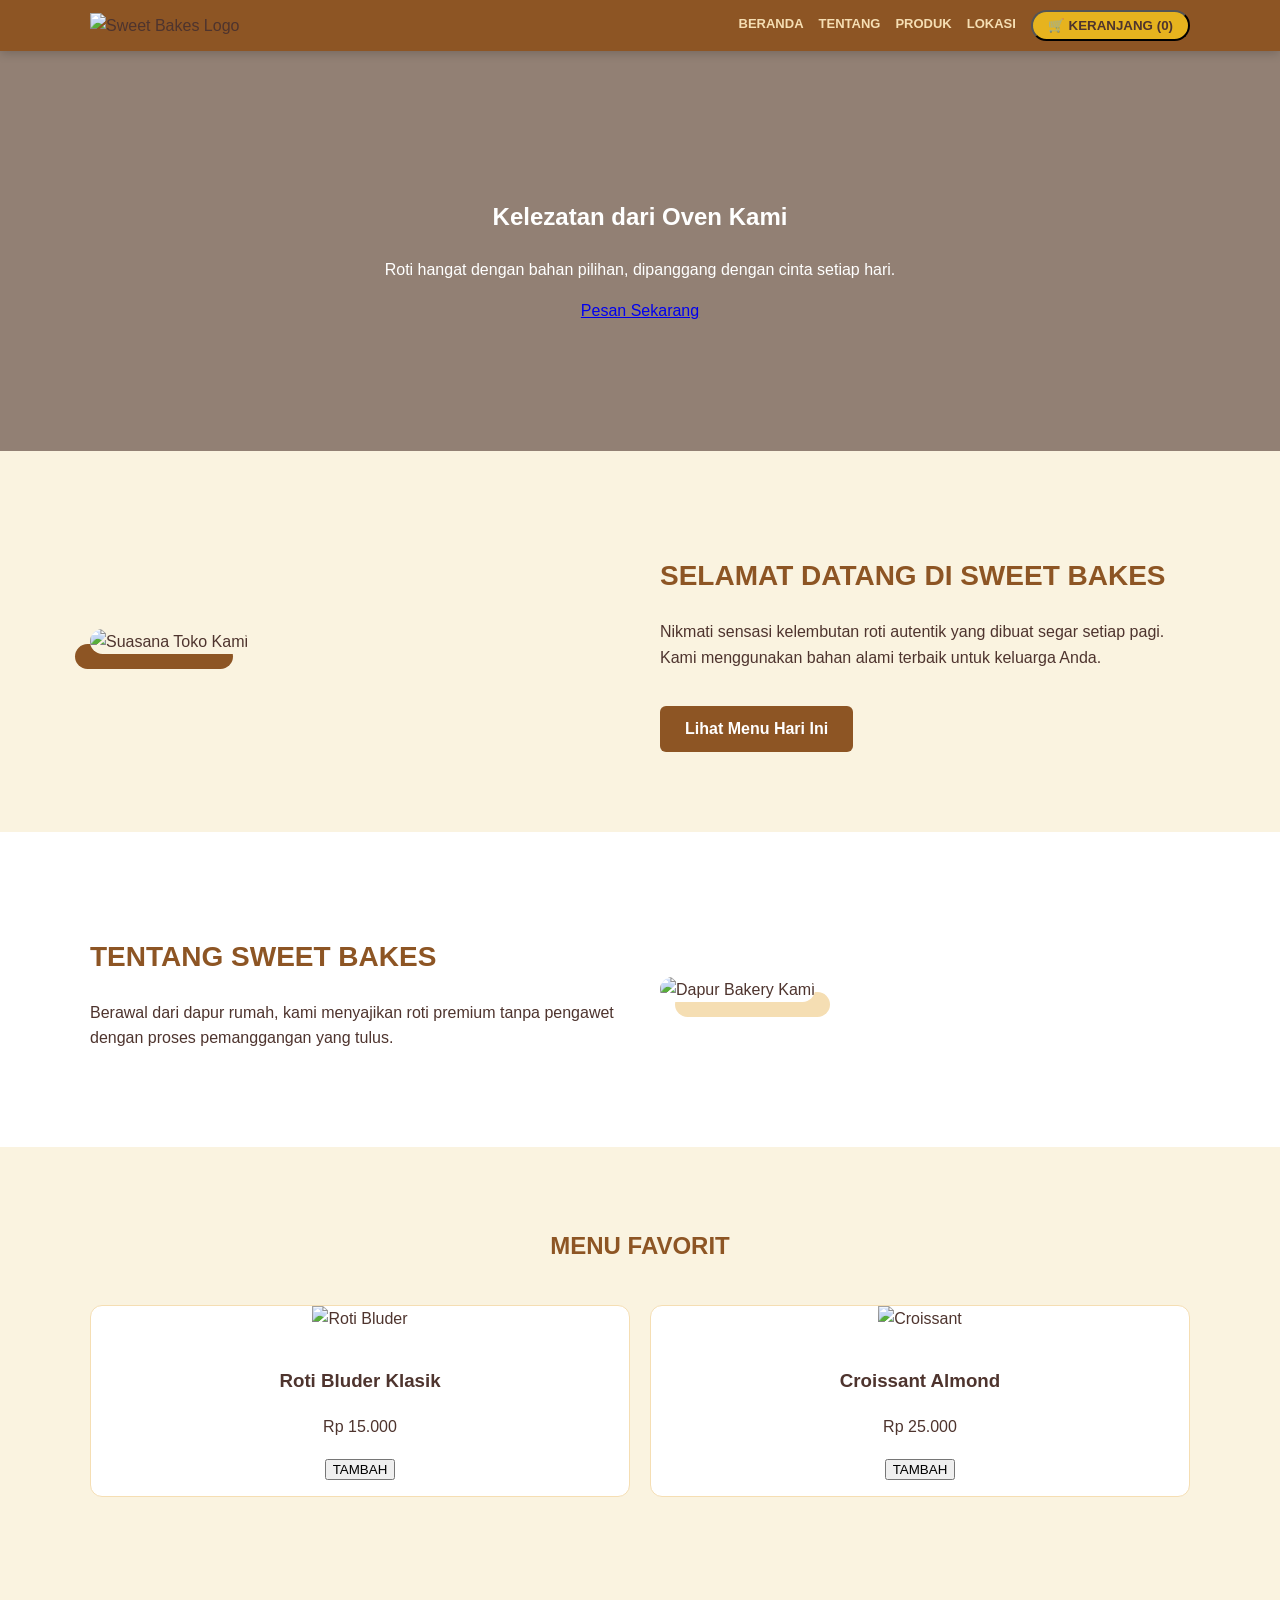
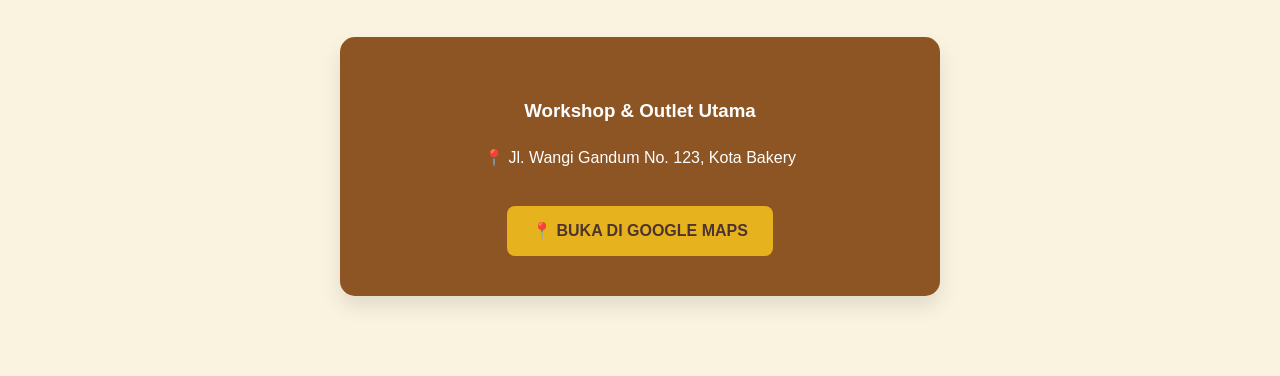
==== commit 2163b517: "Update index.html" ====
--- a/index.html
+++ b/index.html
@@ -3,6 +3,8 @@
 <head>
     <meta charset="UTF-8">
     <meta name="viewport" content="width=device-width, initial-scale=1.0">
+    <!-- Meta tag ini membantu memperkuat instruksi HTTPS -->
+    <meta http-equiv="Content-Security-Policy" content="upgrade-insecure-requests">
     <title>Sweet Bakes - Premium Bakery & Pastry</title>
     <link rel="stylesheet" href="style.css">
 </head>
@@ -20,9 +22,10 @@
                 <li><a href="#produk">PRODUK</a></li>
                 <li><a href="#lokasi">LOKASI</a></li>
                 <li class="cart-nav">
-                    <a href="#" id="cartToggle" class="cart-button">
+                    <!-- Tombol keranjang tanpa ID inline untuk keamanan -->
+                    <button id="cartToggle" class="cart-button">
                         🛒 KERANJANG (<span id="cartCount">0</span>)
-                    </a>
+                    </button>
                 </li>
             </ul>
         </div>
@@ -39,7 +42,7 @@
         </div>
     </section>
 
-    <!-- 3. SECTION BERANDA (FOTO DI KIRI) -->
+    <!-- 3. SECTION BERANDA (FOTO KIRI) -->
     <section id="beranda" class="welcome-section">
         <div class="container">
             <div class="welcome-content">
@@ -48,22 +51,20 @@
                 </div>
                 <div class="welcome-text">
                     <h2 class="title-left">SELAMAT DATANG DI SWEET BAKES</h2>
-                    <p>Nikmati sensasi kelembutan roti autentik yang dibuat segar setiap pagi. Kami berkomitmen menggunakan bahan alami terbaik untuk pengalaman rasa tak terlupakan bagi keluarga Anda.</p>
-                    <p>Setiap gigitan adalah bukti dedikasi kami terhadap kualitas, mulai dari adonan sempurna hingga panggangan keemasan.</p>
+                    <p>Nikmati sensasi kelembutan roti autentik yang dibuat segar setiap pagi. Kami menggunakan bahan alami terbaik untuk keluarga Anda.</p>
                     <a href="#produk" class="btn-secondary">Lihat Menu Hari Ini</a>
                 </div>
             </div>
         </div>
     </section>
 
-    <!-- 4. SECTION TENTANG KAMI (FOTO DI KANAN) -->
+    <!-- 4. SECTION TENTANG KAMI (FOTO KANAN) -->
     <section id="tentang" class="about-section">
         <div class="container">
             <div class="about-content">
                 <div class="about-text">
                     <h2 class="title-left">TENTANG SWEET BAKES</h2>
-                    <p>Berawal dari dapur rumah, Sweet Bakes hadir menyajikan roti premium tanpa pengawet. Kami percaya roti terbaik berasal dari proses pemanggangan yang tulus.</p>
-                    <p>Tekstur lembut dan aroma gandum khas kami siap menghadirkan kehangatan di meja makan Anda.</p>
+                    <p>Berawal dari dapur rumah, kami menyajikan roti premium tanpa pengawet dengan proses pemanggangan yang tulus.</p>
                 </div>
                 <div class="about-image">
                     <img src="images/about-bakery.jpg" alt="Dapur Bakery Kami">
@@ -77,97 +78,61 @@
         <div class="container">
             <h2 class="title-center">MENU FAVORIT</h2>
             <div class="product-grid">
+                <!-- Data produk menggunakan atribut data-* agar dibaca oleh main.js -->
                 <div class="card">
-                    <img src="images/produk1.jpg" alt="Roti Bluder Klasik">
+                    <img src="images/produk1.jpg" alt="Roti Bluder">
                     <div class="card-info">
                         <h3>Roti Bluder Klasik</h3>
                         <p class="price">Rp 15.000</p>
-                        <button class="add-to-cart" data-name="Roti Bluder Klasik" data-price="15000">TAMBAH</button>
+                        <button class="btn-add" data-name="Roti Bluder Klasik" data-price="15000">TAMBAH</button>
                     </div>
                 </div>
                 <div class="card">
-                    <img src="images/produk2.jpg" alt="Croissant Almond">
+                    <img src="images/produk2.jpg" alt="Croissant">
                     <div class="card-info">
                         <h3>Croissant Almond</h3>
                         <p class="price">Rp 25.000</p>
-                        <button class="add-to-cart" data-name="Croissant Almond" data-price="25000">TAMBAH</button>
+                        <button class="btn-add" data-name="Croissant Almond" data-price="25000">TAMBAH</button>
                     </div>
                 </div>
-                <div class="card">
-                    <img src="images/produk3.jpg" alt="Muffin Cokelat">
-                    <div class="card-info">
-                        <h3>Muffin Cokelat</h3>
-                        <p class="price">Rp 18.000</p>
-                        <button class="add-to-cart" data-name="Muffin Cokelat" data-price="18000">TAMBAH</button>
-                    </div>
-                </div>
-                <div class="card">
-                    <img src="images/produk4.jpg" alt="Donat Gula Halus">
-                    <div class="card-info">
-                        <h3>Donat Gula Halus</h3>
-                        <p class="price">Rp 12.000</p>
-                        <button class="add-to-cart" data-name="Donat Gula Halus" data-price="12000">TAMBAH</button>
-                    </div>
-                </div>
+                <!-- Tambahkan kartu produk lainnya di sini -->
             </div>
         </div>
     </section>
 
-    <!-- 6. LOKASI TOKO (TOMBOL AMAN UNTUK CSP) -->
+    <!-- 6. LOKASI (AMAN DARI CSP) -->
     <section id="lokasi" class="location-section">
         <div class="container">
-            <h2 class="title-center">KUNJUNGI KAMI</h2>
             <div class="location-simple-card">
-                <div class="location-info-full">
-                    <h3>Workshop & Outlet Utama</h3>
-                    <p>📍 Jl. Wangi Gandum No. 123, <br>Kota Bakery, Indonesia</p>
-                    <p><strong>Jam Operasional:</strong><br>07.00 - 21.00 WIB</p>
-                    <a href="https://goo.gl/maps/link-lokasi-anda" target="_blank" class="btn-maps">
-                        📍 BUKA DI GOOGLE MAPS
-                    </a>
-                </div>
+                <h3>Workshop & Outlet Utama</h3>
+                <p>📍 Jl. Wangi Gandum No. 123, Kota Bakery</p>
+                <a href="https://goo.gl/maps/contoh" target="_blank" rel="noopener" class="btn-maps">
+                    📍 BUKA DI GOOGLE MAPS
+                </a>
             </div>
         </div>
     </section>
 
-    <!-- 7. FOOTER -->
-    <footer class="site-footer">
-        <div class="container">
-            <p>&copy; 2026 Sweet Bakes Bakery. Crafted with ❤️ for Bakery Lovers.</p>
-        </div>
-    </footer>
-
-    <!-- 8. MODAL CHECKOUT & KERANJANG -->
+    <!-- 7. MODAL CHECKOUT -->
     <div id="cartModal" class="modal hidden">
         <div class="modal-content">
             <div class="modal-header">
                 <h2>📋 Checkout Pesanan</h2>
-                <span id="closeModal" class="close-btn">&times;</span>
+                <button id="closeModal" class="close-btn">&times;</button>
             </div>
             <div class="modal-body">
-                <div class="customer-info">
-                    <label>Data Pengiriman:</label>
-                    <input type="text" id="custName" placeholder="Nama Lengkap" required>
-                    <input type="text" id="custAddress" placeholder="Alamat Lengkap" required>
-                    <input type="tel" id="custPhone" placeholder="Nomor WhatsApp" required>
-                    
-                    <label>Metode Pembayaran:</label>
-                    <select id="payMethod" class="pay-select" required>
-                        <option value="" disabled selected>-- Pilih Pembayaran --</option>
+                <div class="customer-form">
+                    <input type="text" id="custName" placeholder="Nama Lengkap" autocomplete="name">
+                    <input type="text" id="custAddress" placeholder="Alamat Lengkap">
+                    <select id="payMethod" class="pay-select">
                         <option value="Cash (COD)">Cash (COD)</option>
+                        <option value="Bank BCA">Bank BCA</option>
                         <option value="QRIS">QRIS</option>
-                        <option value="Bank BCA">Bank BCA</option>
-                        <option value="Bank BRI">Bank BRI</option>
-                        <option value="Bank Mandiri">Bank Mandiri</option>
-                        <option value="Bank BNI">Bank BNI</option>
                     </select>
                 </div>
-                <hr>
-                <p><strong>Ringkasan Keranjang:</strong></p>
                 <ul id="modalItemList"></ul>
                 <div class="modal-summary">
-                    <p>Total Item: <span id="modalCount">0</span></p>
-                    <h3>Total Bayar: Rp <span id="modalTotal">0</span></h3>
+                    <p>Total: Rp <span id="modalTotal">0</span></p>
                 </div>
             </div>
             <div class="modal-footer">
@@ -176,6 +141,7 @@
         </div>
     </div>
 
+    <!-- PENTING: Script diletakkan di akhir untuk memastikan DOM sudah siap -->
     <script src="main.js"></script>
 </body>
 </html>
--- a/style.css
+++ b/style.css
@@ -144,13 +144,13 @@
 .welcome-image { 
     flex: 1; 
     min-width: 300px; 
-    order: 1; /* Muncul pertama (kiri) */
+    order: 1; 
 }
 
 .welcome-text { 
     flex: 1; 
     min-width: 300px; 
-    order: 2; /* Muncul kedua (kanan) */
+    order: 2; 
 }
 
 .welcome-image img {
@@ -206,29 +206,36 @@
     margin-bottom: 20px;
 }
 
-/* --- 6. LOKASI --- */
+/* --- 6. LOKASI (TOMBOL AMAN) --- */
 .location-section {
     padding: 80px 0;
     background-color: var(--cream-muda);
 }
 
-.location-grid {
-    display: grid;
-    grid-template-columns: 2fr 1fr;
-    gap: 30px;
-    margin-top: 40px;
-}
-
-.location-info {
-    background: var(--cokelat-roti);
-    color: #fff;
-    padding: 30px;
-    border-radius: 12px;
-}
-
-.location-info h3 { margin-top: 0; color: var(--emas-bakery); }
-
-/* --- 7. MODAL & PEMBAYARAN --- */
+.location-simple-card {
+    background: var(--cokelat-roti);
+    color: #fff;
+    padding: 40px;
+    border-radius: 15px;
+    text-align: center;
+    max-width: 600px;
+    margin: 0 auto;
+    box-shadow: 0 10px 20px rgba(0,0,0,0.1);
+}
+
+.btn-maps {
+    display: inline-block;
+    margin-top: 20px;
+    padding: 12px 25px;
+    background: var(--emas-bakery);
+    color: var(--cokelat-tua);
+    text-decoration: none;
+    border-radius: 8px;
+    font-weight: bold;
+    transition: 0.3s;
+}
+
+/* --- 7. MODAL & KERANJANG --- */
 .modal {
     position: fixed;
     top: 0; left: 0; width: 100%; height: 100%;
@@ -283,6 +290,41 @@
     margin-bottom: 10px;
     border: 1px solid var(--warna-gandum);
     border-radius: 6px;
+    font-size: 13px;
+}
+
+#modalItemList {
+    list-style: none;
+    padding: 0;
+    margin: 15px 0;
+}
+
+#modalItemList li {
+    background: #fff;
+    margin-bottom: 8px;
+    padding: 12px;
+    border-radius: 8px;
+    border-left: 5px solid var(--emas-bakery);
+    display: flex;
+    flex-direction: column;
+    gap: 5px;
+    font-size: 13px;
+}
+
+.qty-btn {
+    background: var(--cokelat-roti);
+    color: white;
+    border: none;
+    padding: 2px 8px;
+    border-radius: 4px;
+    cursor: pointer;
+    font-weight: bold;
+}
+
+.modal-summary {
+    text-align: right;
+    border-top: 2px solid var(--warna-gandum);
+    padding-top: 10px;
 }
 
 .btn-confirm {
@@ -306,6 +348,7 @@
 @media (max-width: 768px) {
     .flex-nav { flex-direction: column; gap: 10px; }
     .welcome-content, .about-content { flex-direction: column; }
-    .welcome-image, .welcome-text { order: unset; } /* Kembali ke urutan normal di HP */
-    .location-grid { grid-template-columns: 1fr; }
-}+    .welcome-image, .welcome-text { order: unset; }
+    .hero-text h1 { font-size: 28px; }
+    .logo-img { height: 40px; }
+}
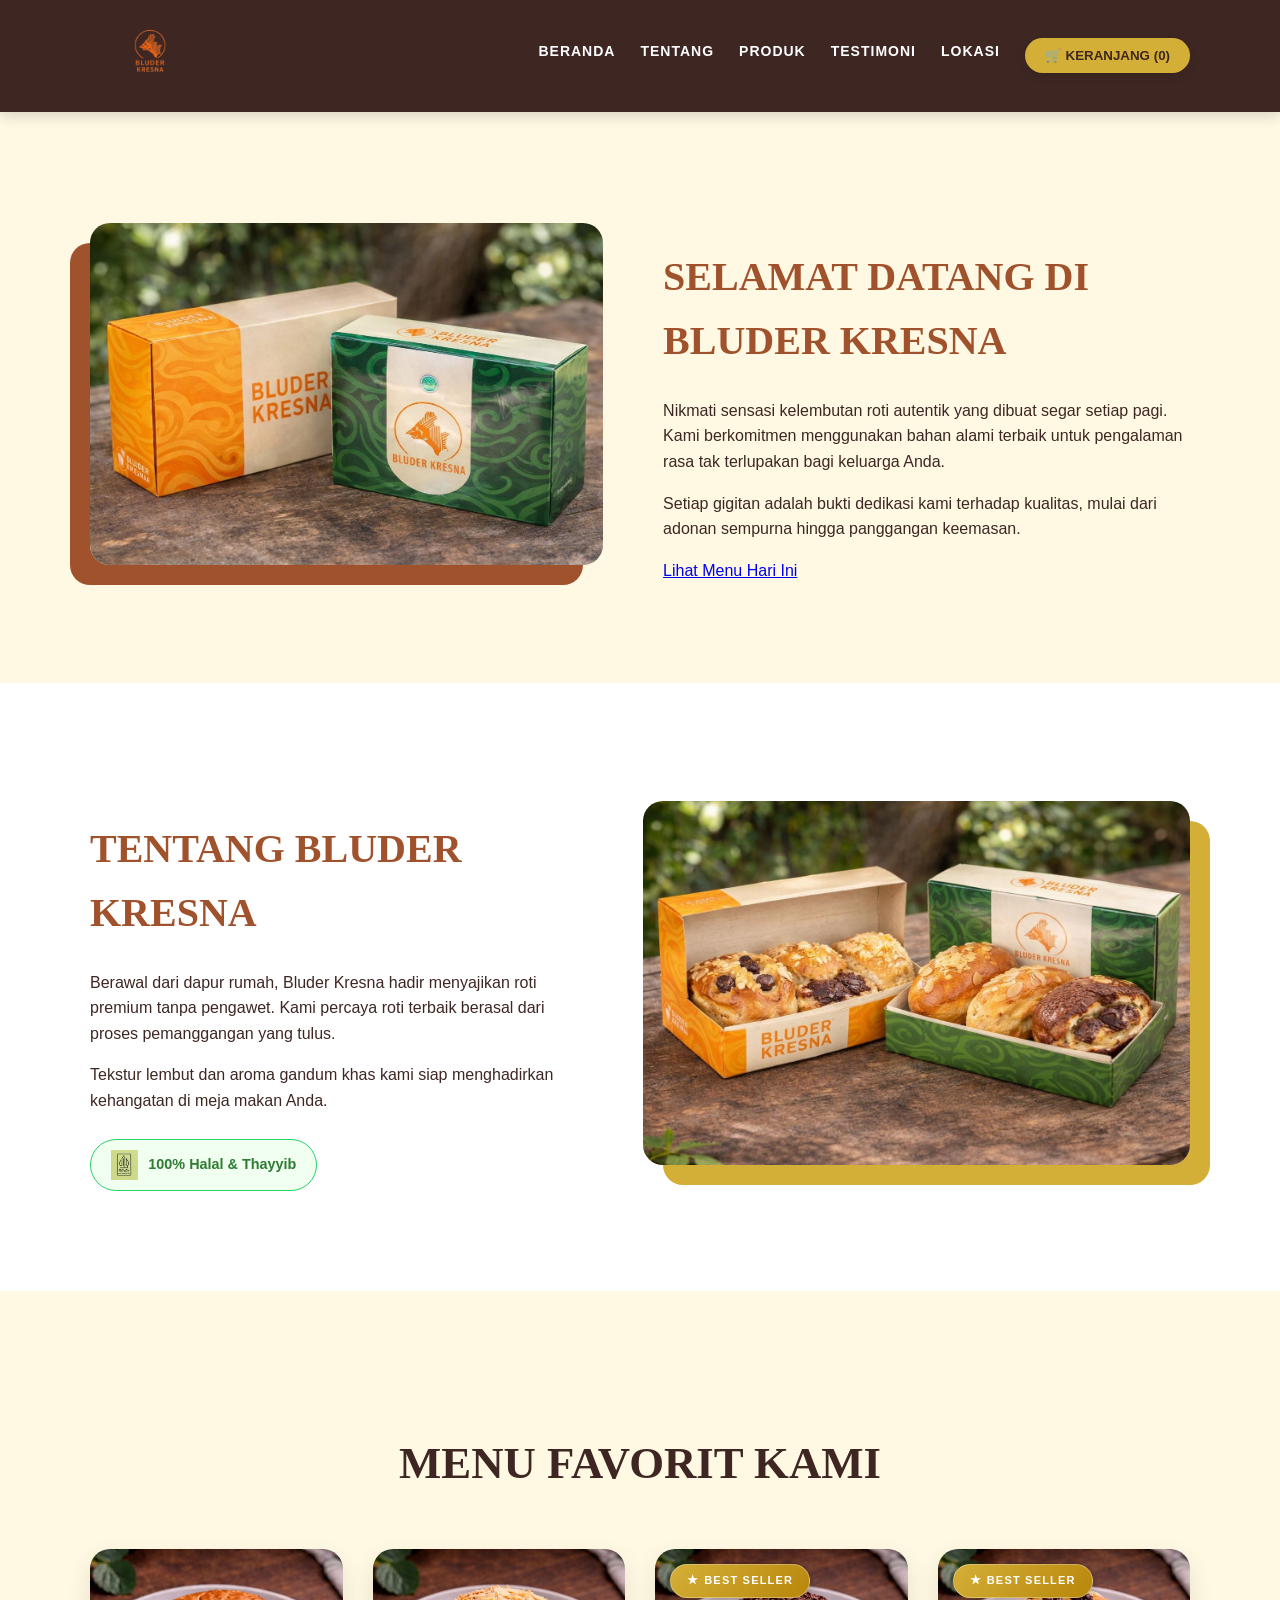
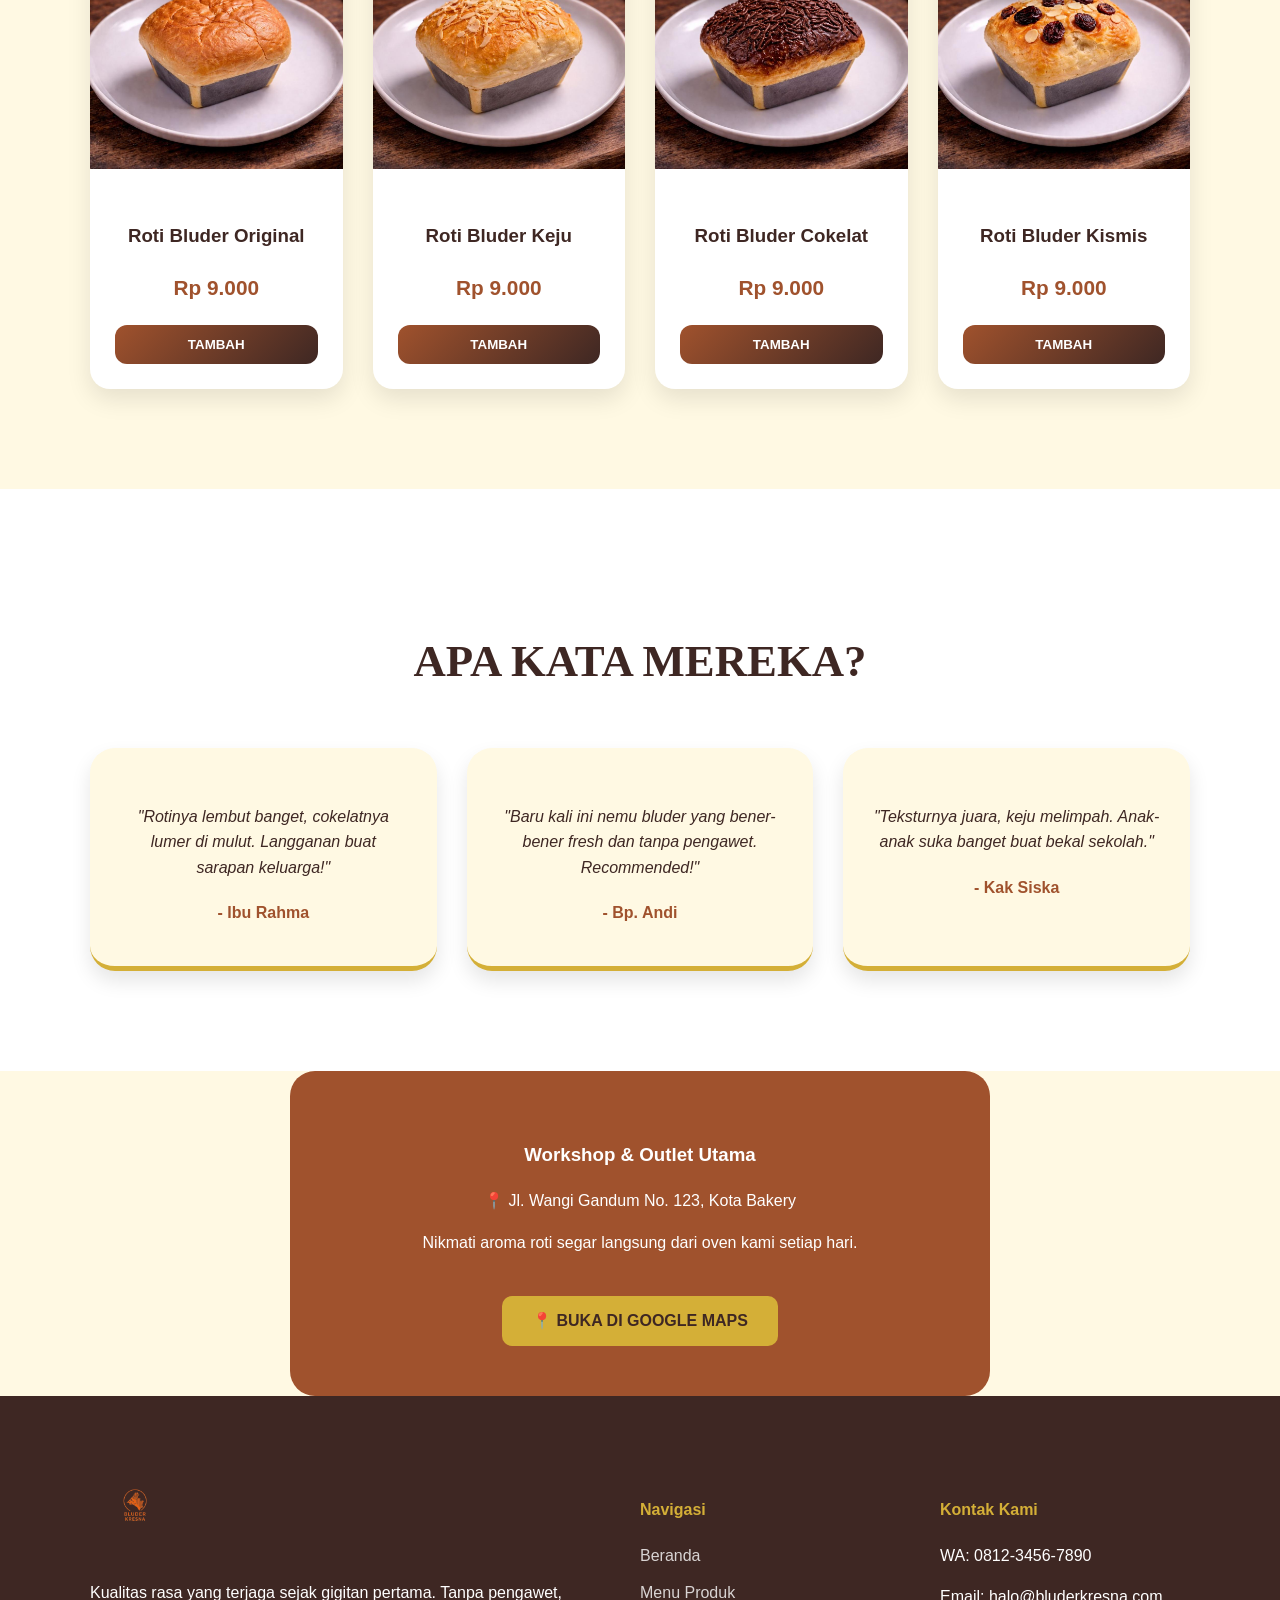
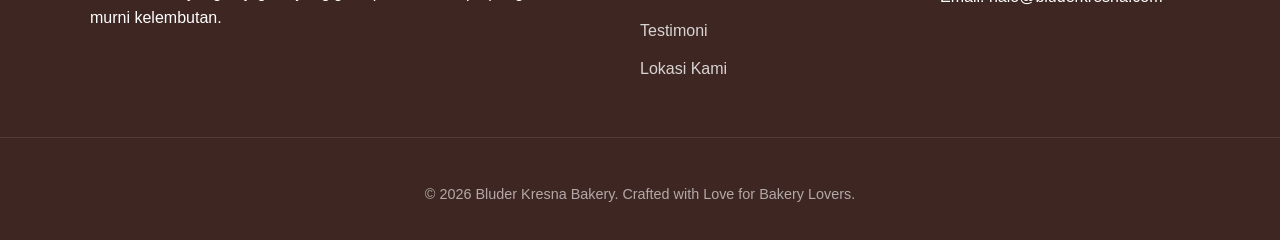
==== commit 4ba575be: "Fix HTML encoding issues in index.html" ====
--- a/index.html
+++ b/index.html
@@ -3,9 +3,10 @@
 <head>
     <meta charset="UTF-8">
     <meta name="viewport" content="width=device-width, initial-scale=1.0">
-    <!-- Meta tag ini membantu memperkuat instruksi HTTPS -->
+    <!-- Meta tag keamanan & upgrade request otomatis ke HTTPS -->
     <meta http-equiv="Content-Security-Policy" content="upgrade-insecure-requests">
-    <title>Sweet Bakes - Premium Bakery & Pastry</title>
+    <meta http-equiv="X-Content-Type-Options" content="nosniff">
+    <title>Bluder Kresna | Premium Bakery & Pastry</title>
     <link rel="stylesheet" href="style.css">
 </head>
 <body>
@@ -14,15 +15,15 @@
     <nav class="top-nav">
         <div class="container flex-nav">
             <div class="logo-wrapper">
-                <img src="images/logo.png" alt="Sweet Bakes Logo" class="logo-img">
+                <img src="images/logo.png" alt="Bluder Kresna Logo" class="logo-img">
             </div>
             <ul class="nav-links">
-                <li><a href="#beranda">BERANDA</a></li>
-                <li><a href="#tentang">TENTANG</a></li>
-                <li><a href="#produk">PRODUK</a></li>
-                <li><a href="#lokasi">LOKASI</a></li>
+                <li><a href="index.html">BERANDA</a></li>
+                <li><a href="tentang.html">TENTANG</a></li>
+                <li><a href="produk.html">PRODUK</a></li>
+                <li><a href="testimoni.html">TESTIMONI</a></li>
+                <li><a href="lokasi.html">LOKASI</a></li>
                 <li class="cart-nav">
-                    <!-- Tombol keranjang tanpa ID inline untuk keamanan -->
                     <button id="cartToggle" class="cart-button">
                         🛒 KERANJANG (<span id="cartCount">0</span>)
                     </button>
@@ -31,89 +32,155 @@
         </div>
     </nav>
 
-    <!-- 2. HERO SECTION -->
-    <section class="hero-banner">
-        <div class="hero-overlay">
-            <div class="container hero-text">
-                <h1>Kelezatan dari Oven Kami</h1>
-                <p>Roti hangat dengan bahan pilihan, dipanggang dengan cinta setiap hari.</p>
-                <a href="#produk" class="btn-hero">Pesan Sekarang</a>
-            </div>
-        </div>
-    </section>
-
-    <!-- 3. SECTION BERANDA (FOTO KIRI) -->
+    <!-- 2. SECTION BERANDA (FOTO DI KIRI) -->
     <section id="beranda" class="welcome-section">
         <div class="container">
             <div class="welcome-content">
                 <div class="welcome-image">
-                    <img src="images/hero_bg.jpg" alt="Suasana Toko Kami">
+                    <img src="images/tentang.jpeg" alt="Suasana Toko Kami">
                 </div>
                 <div class="welcome-text">
-                    <h2 class="title-left">SELAMAT DATANG DI SWEET BAKES</h2>
-                    <p>Nikmati sensasi kelembutan roti autentik yang dibuat segar setiap pagi. Kami menggunakan bahan alami terbaik untuk keluarga Anda.</p>
+                    <h2 class="title-left">SELAMAT DATANG DI BLUDER KRESNA</h2>
+                    <p>Nikmati sensasi kelembutan roti autentik yang dibuat segar setiap pagi. Kami berkomitmen menggunakan bahan alami terbaik untuk pengalaman rasa tak terlupakan bagi keluarga Anda.</p>
+                    <p>Setiap gigitan adalah bukti dedikasi kami terhadap kualitas, mulai dari adonan sempurna hingga panggangan keemasan.</p>
                     <a href="#produk" class="btn-secondary">Lihat Menu Hari Ini</a>
                 </div>
             </div>
         </div>
     </section>
 
-    <!-- 4. SECTION TENTANG KAMI (FOTO KANAN) -->
+    <!-- 3. SECTION TENTANG KAMI (DENGAN KETERANGAN HALAL) -->
     <section id="tentang" class="about-section">
         <div class="container">
             <div class="about-content">
                 <div class="about-text">
-                    <h2 class="title-left">TENTANG SWEET BAKES</h2>
-                    <p>Berawal dari dapur rumah, kami menyajikan roti premium tanpa pengawet dengan proses pemanggangan yang tulus.</p>
+                    <h2 class="title-left">TENTANG BLUDER KRESNA</h2>
+                    <p>Berawal dari dapur rumah, Bluder Kresna hadir menyajikan roti premium tanpa pengawet. Kami percaya roti terbaik berasal dari proses pemanggangan yang tulus.</p>
+                    <p>Tekstur lembut dan aroma gandum khas kami siap menghadirkan kehangatan di meja makan Anda.</p>
+                    
+                    <!-- Keterangan Halal -->
+                    <div class="halal-badge">
+                        <img src="images/halal.jpeg" alt="Halal Icon">
+                        <span>100% Halal & Thayyib</span>
+                    </div>
                 </div>
                 <div class="about-image">
-                    <img src="images/about-bakery.jpg" alt="Dapur Bakery Kami">
-                </div>
-            </div>
-        </div>
-    </section>
-
-    <!-- 5. KATALOG PRODUK -->
+                    <img src="images/tentang2.jpeg" alt="Dapur Bakery Kami">
+                </div>
+            </div>
+        </div>
+    </section>
+
+    <!-- 4. KATALOG PRODUK (4 ITEM) -->
     <section id="produk" class="product-section">
         <div class="container">
-            <h2 class="title-center">MENU FAVORIT</h2>
+            <h2 class="title-center">MENU FAVORIT KAMI</h2>
             <div class="product-grid">
-                <!-- Data produk menggunakan atribut data-* agar dibaca oleh main.js -->
-                <div class="card">
-                    <img src="images/produk1.jpg" alt="Roti Bluder">
-                    <div class="card-info">
-                        <h3>Roti Bluder Klasik</h3>
-                        <p class="price">Rp 15.000</p>
-                        <button class="btn-add" data-name="Roti Bluder Klasik" data-price="15000">TAMBAH</button>
-                    </div>
-                </div>
-                <div class="card">
-                    <img src="images/produk2.jpg" alt="Croissant">
-                    <div class="card-info">
-                        <h3>Croissant Almond</h3>
-                        <p class="price">Rp 25.000</p>
-                        <button class="btn-add" data-name="Croissant Almond" data-price="25000">TAMBAH</button>
-                    </div>
-                </div>
-                <!-- Tambahkan kartu produk lainnya di sini -->
-            </div>
-        </div>
-    </section>
-
-    <!-- 6. LOKASI (AMAN DARI CSP) -->
+                <!-- Produk 1 -->
+                <div class="card">
+                    <img src="images/ori.jpeg" alt="Roti Bluder Original">
+                    <div class="card-info">
+                        <h3>Roti Bluder Original</h3>
+                        <p class="price">Rp 9.000</p>
+                        <button class="btn-add" data-name="Roti Bluder Original" data-price="9000">TAMBAH</button>
+                    </div>
+                </div>
+                <!-- Produk 2 -->
+                <div class="card">
+                    <img src="images/keju.jpeg" alt="Roti Bluder Keju">
+                    <div class="card-info">
+                        <h3>Roti Bluder Keju</h3>
+                        <p class="price">Rp 9.000</p>
+                        <button class="btn-add" data-name="Roti Bluder Keju" data-price="9000">TAMBAH</button>
+                    </div>
+                </div>
+                <!-- Produk 3 -->
+                <div class="card">
+                    <div class="card-badge">Best Seller</div>
+                    <img src="images/coklat.jpeg" alt="Roti Bluder Cokelat">
+                    <div class="card-info">
+                        <h3>Roti Bluder Cokelat</h3>
+                        <p class="price">Rp 9.000</p>
+                        <button class="btn-add" data-name="Roti Bluder Cokelat" data-price="9000">TAMBAH</button>
+                    </div>
+                </div>
+                <!-- Produk 4 -->
+                <div class="card">
+                    <div class="card-badge">Best Seller</div>
+                    <img src="images/kismis.jpeg" alt="Roti Bluder Kismis">
+                    <div class="card-info">
+                        <h3>Roti Bluder Kismis</h3>
+                        <p class="price">Rp 9.000</p>
+                        <button class="btn-add" data-name="Roti Bluder Kismis" data-price="9000">TAMBAH</button>
+                    </div>
+                </div>
+            </div>
+        </div>
+    </section>
+
+    <!-- 5. SECTION TESTIMONI -->
+    <section id="testimoni" class="testimonial-section">
+        <div class="container">
+            <h2 class="title-center">APA KATA MEREKA?</h2>
+            <div class="testimonial-grid">
+                <div class="testi-card">
+                    <p>"Rotinya lembut banget, cokelatnya lumer di mulut. Langganan buat sarapan keluarga!"</p>
+                    <h4>- Ibu Rahma</h4>
+                </div>
+                <div class="testi-card">
+                    <p>"Baru kali ini nemu bluder yang bener-bener fresh dan tanpa pengawet. Recommended!"</p>
+                    <h4>- Bp. Andi</h4>
+                </div>
+                <div class="testi-card">
+                    <p>"Teksturnya juara, keju melimpah. Anak-anak suka banget buat bekal sekolah."</p>
+                    <h4>- Kak Siska</h4>
+                </div>
+            </div>
+        </div>
+    </section>
+
+    <!-- 6. LOKASI TOKO -->
     <section id="lokasi" class="location-section">
         <div class="container">
             <div class="location-simple-card">
                 <h3>Workshop & Outlet Utama</h3>
                 <p>📍 Jl. Wangi Gandum No. 123, Kota Bakery</p>
-                <a href="https://goo.gl/maps/contoh" target="_blank" rel="noopener" class="btn-maps">
+                <p>Nikmati aroma roti segar langsung dari oven kami setiap hari.</p>
+                <a href="https://goo.gl/maps/link-anda" target="_blank" rel="noopener noreferrer" class="btn-maps">
                     📍 BUKA DI GOOGLE MAPS
                 </a>
             </div>
         </div>
     </section>
-
-    <!-- 7. MODAL CHECKOUT -->
+    
+    <!-- 7. FOOTER (LENGKAP) -->
+    <footer class="site-footer">
+        <div class="container footer-grid">
+            <div class="footer-info">
+                <img src="images/logo.png" alt="Bluder Kresna" class="footer-logo">
+                <p>Kualitas rasa yang terjaga sejak gigitan pertama. Tanpa pengawet, murni kelembutan.</p>
+            </div>
+            <div class="footer-nav">
+                <h4>Navigasi</h4>
+                <ul>
+                    <li><a href="index.html">Beranda</a></li>
+                    <li><a href="produk.html">Menu Produk</a></li>
+                    <li><a href="testimoni.html">Testimoni</a></li>
+                    <li><a href="lokasi.html">Lokasi Kami</a></li>
+                </ul>
+            </div>
+            <div class="footer-contact">
+                <h4>Kontak Kami</h4>
+                <p>WA: 0812-3456-7890</p>
+                <p>Email: halo@bluderkresna.com</p>
+            </div>
+        </div>
+        <div class="footer-bottom">
+            <p>&copy; 2026 Bluder Kresna Bakery. Crafted with Love for Bakery Lovers.</p>
+        </div>
+    </footer>
+
+    <!-- 8. MODAL CHECKOUT & KERANJANG -->
     <div id="cartModal" class="modal hidden">
         <div class="modal-content">
             <div class="modal-header">
@@ -122,26 +189,28 @@
             </div>
             <div class="modal-body">
                 <div class="customer-form">
-                    <input type="text" id="custName" placeholder="Nama Lengkap" autocomplete="name">
-                    <input type="text" id="custAddress" placeholder="Alamat Lengkap">
+                    <input type="text" id="custName" placeholder="Nama Lengkap" autocomplete="name" required>
+                    <input type="text" id="custAddress" placeholder="Alamat Lengkap" required>
+                    <input type="tel" id="custPhone" placeholder="Nomor WhatsApp (Contoh: 62812...)" required>
                     <select id="payMethod" class="pay-select">
-                        <option value="Cash (COD)">Cash (COD)</option>
-                        <option value="Bank BCA">Bank BCA</option>
+                        <option value="Bayar Ditempat">Bayar Ditempat (COD)</option>
                         <option value="QRIS">QRIS</option>
+                        <option value="Bank BCA">Transfer Bank BCA</option>
+                        <option value="Bank Mandiri">Transfer Bank Mandiri</option>
                     </select>
                 </div>
+                <hr>
                 <ul id="modalItemList"></ul>
                 <div class="modal-summary">
-                    <p>Total: Rp <span id="modalTotal">0</span></p>
+                    <h3>Total Bayar: Rp <span id="modalTotal">0</span></h3>
                 </div>
             </div>
             <div class="modal-footer">
-                <button id="finalOrderBtn" class="btn-confirm">PESAN VIA WHATSAPP</button>
+                <button id="finalOrderBtn" class="btn-confirm">KIRIM PESANAN KE WHATSAPP</button>
             </div>
         </div>
     </div>
 
-    <!-- PENTING: Script diletakkan di akhir untuk memastikan DOM sudah siap -->
     <script src="main.js"></script>
 </body>
 </html>
--- a/style.css
+++ b/style.css
@@ -1,26 +1,30 @@
 /* --- 1. VARIABEL WARNA & DASAR --- */
 :root {
-    --cokelat-tua: #4E342E;
-    --cokelat-roti: #8D5524;
-    --warna-gandum: #F5DEB3;
-    --cream-muda: #FAF3E0;
-    --emas-bakery: #E6B31E;
-    --putih: #ffffff;
+    --cokelat-tua: #3E2723;
+    --cokelat-roti: #A0522D;
+    --emas-madu: #D4AF37;
+    --cream-lembut: #FFF9E3;
+    --putih-bersih: #FFFFFF;
     --hijau-wa: #25D366;
+    --shadow-soft: rgba(0, 0, 0, 0.1);
+    --transition: all 0.3s ease;
 }
 
 * {
     box-sizing: border-box;
+}
+
+html {
+    scroll-behavior: smooth;
 }
 
 body {
     margin: 0;
     padding: 0;
-    font-family: 'Trebuchet MS', sans-serif;
-    background-color: var(--cream-muda);
+    font-family: 'Poppins', 'Trebuchet MS', sans-serif;
+    background-color: var(--cream-lembut);
     color: var(--cokelat-tua);
     line-height: 1.6;
-    scroll-behavior: smooth;
 }
 
 .container {
@@ -31,12 +35,12 @@
 
 /* --- 2. NAVIGASI --- */
 .top-nav {
-    background: var(--cokelat-roti);
-    padding: 10px 0;
+    background: var(--cokelat-tua);
+    padding: 12px 0;
     position: sticky;
     top: 0;
     z-index: 1000;
-    box-shadow: 0 2px 10px rgba(0,0,0,0.2);
+    box-shadow: 0 2px 15px rgba(0,0,0,0.2);
 }
 
 .flex-nav {
@@ -46,309 +50,252 @@
 }
 
 .logo-img {
-    height: 50px;
+    height: 80px;
+    transition: var(--transition);
 }
 
 .nav-links {
     list-style: none;
     display: flex;
-    gap: 15px;
+    gap: 25px;
     margin: 0;
     padding: 0;
 }
 
 .nav-links a {
     text-decoration: none;
-    color: var(--warna-gandum);
+    color: #fff;
+    font-weight: 600;
+    font-size: 14px;
+    letter-spacing: 1px;
+    transition: var(--transition);
+}
+
+.nav-links a:hover {
+    color: var(--emas-madu);
+}
+
+.cart-button {
+    background: var(--emas-madu);
+    color: var(--cokelat-tua);
+    border: none;
+    padding: 10px 20px;
+    border-radius: 25px;
     font-weight: bold;
-    font-size: 13px;
-}
-
-.cart-button {
-    background: var(--emas-bakery);
-    color: var(--cokelat-tua) !important;
-    padding: 6px 15px;
+    cursor: pointer;
+    box-shadow: 0 4px 10px rgba(0,0,0,0.1);
+    transition: var(--transition);
+}
+
+/* --- 3. SECTION BERANDA & TENTANG --- */
+.welcome-section, .about-section { padding: 100px 0; }
+.about-section { background: var(--putih-bersih); }
+
+.welcome-content, .about-content {
+    display: flex;
+    align-items: center;
+    gap: 60px;
+}
+
+.welcome-image img, .about-image img {
+    width: 100%;
     border-radius: 20px;
-    font-weight: bold;
-}
-
-/* --- 3. HERO & KATALOG --- */
-.hero-banner {
-    height: 400px;
-    background: url('images/hero_bg.jpg') no-repeat center/cover;
-}
-
-.hero-overlay {
-    background: rgba(78, 52, 46, 0.6);
-    height: 100%;
+    transition: var(--transition);
+}
+
+.welcome-image img { box-shadow: -20px 20px 0px var(--cokelat-roti); }
+.about-image img { box-shadow: 20px 20px 0px var(--emas-madu); }
+
+.title-left { 
+    color: var(--cokelat-roti); 
+    font-family: 'Playfair Display', serif; 
+    font-size: 2.5rem; 
+    margin-bottom: 25px; 
+}
+
+/* Badge Halal[cite: 1] */
+.halal-badge {
     display: flex;
     align-items: center;
-    justify-content: center;
-    text-align: center;
-    color: #fff;
-}
-
-.product-section { padding: 60px 0; }
-
-.title-center {
-    text-align: center;
-    color: var(--cokelat-roti);
-    margin-bottom: 40px;
+    gap: 10px;
+    margin-top: 25px;
+    padding: 10px 20px;
+    background: #f0fff0;
+    border: 1px solid #25D366;
+    border-radius: 50px;
+    width: fit-content;
+}
+
+.halal-badge img { height: 30px; width: auto; }
+.halal-badge span { font-weight: bold; color: #2e7d32; font-size: 0.9rem; }
+
+/* --- 4. PRODUK GRID --- */
+.product-section { padding: 100px 0; }
+.title-center { 
+    text-align: center; 
+    font-family: 'Playfair Display', serif; 
+    font-size: 2.8rem; 
+    margin-bottom: 50px;
 }
 
 .product-grid {
     display: grid;
-    grid-template-columns: repeat(auto-fit, minmax(220px, 1fr));
-    gap: 20px;
+    grid-template-columns: repeat(4, 1fr);
+    gap: 30px;
 }
 
 .card {
-    background: var(--putih);
-    border-radius: 12px;
+    background: var(--putih-bersih);
+    border-radius: 20px;
     overflow: hidden;
-    border: 1px solid var(--warna-gandum);
+    position: relative;
+    box-shadow: 0 10px 25px var(--shadow-soft);
+    transition: all 0.4s cubic-bezier(0.175, 0.885, 0.32, 1.275);
+}
+
+.card:hover { transform: translateY(-12px); box-shadow: 0 20px 40px rgba(160, 82, 45, 0.2); }
+
+/* Update Best Seller Badge (Premium Version) */
+.card-badge {
+    position: absolute;
+    top: 15px;
+    left: 15px;
+    background: linear-gradient(135deg, var(--emas-madu), #B8860B);
+    color: #fff;
+    padding: 6px 16px;
+    border-radius: 50px;
+    font-size: 11px;
+    font-weight: 800;
+    text-transform: uppercase;
+    letter-spacing: 1.2px;
+    z-index: 2;
+    box-shadow: 0 4px 12px rgba(0, 0, 0, 0.2);
+    border: 1px solid rgba(255, 255, 255, 0.3);
+    display: flex;
+    align-items: center;
+    gap: 5px;
+}
+
+.card-badge::before {
+    content: '★';
+    font-size: 12px;
+    color: #fff;
+}
+
+.card img { width: 100%; height: 220px; object-fit: cover; }
+.card-info { padding: 25px; text-align: center; }
+.price { color: var(--cokelat-roti); font-weight: 800; font-size: 1.3rem; margin-bottom: 20px; }
+
+.btn-add {
+    background: linear-gradient(135deg, var(--cokelat-roti), var(--cokelat-tua));
+    color: white; border: none; padding: 12px; width: 100%; border-radius: 12px; font-weight: bold; cursor: pointer; transition: var(--transition);
+}
+
+/* --- 5. TESTIMONI (BARU)[cite: 1] --- */
+.testimonial-section { padding: 100px 0; background: var(--putih-bersih); }
+
+.testimonial-grid {
+    display: grid;
+    grid-template-columns: repeat(3, 1fr);
+    gap: 30px;
+    margin-top: 40px;
+}
+
+.testi-card {
+    background: var(--cream-lembut);
+    padding: 40px 30px;
+    border-radius: 25px;
     text-align: center;
-    transition: 0.3s;
-}
-
-.card:hover { transform: translateY(-5px); }
-
-.card img { width: 100%; height: 180px; object-fit: cover; }
-
-.card-info { padding: 15px; }
-
-.add-to-cart {
-    background: var(--cokelat-roti);
-    color: #fff;
-    border: none;
-    padding: 10px;
-    width: 100%;
-    border-radius: 6px;
-    cursor: pointer;
-    font-weight: bold;
-}
-
-/* --- 4. SECTION BERANDA (FOTO DI KIRI) --- */
-.welcome-section {
-    padding: 80px 0;
-    background-color: var(--cream-muda);
-}
-
-.welcome-content {
-    display: flex;
-    align-items: center;
-    gap: 40px;
-    flex-wrap: wrap;
-}
-
-.welcome-image { 
-    flex: 1; 
-    min-width: 300px; 
-    order: 1; 
-}
-
-.welcome-text { 
-    flex: 1; 
-    min-width: 300px; 
-    order: 2; 
-}
-
-.welcome-image img {
-    width: 100%;
-    border-radius: 20px;
-    box-shadow: -15px 15px 0px var(--cokelat-roti);
-}
-
-.btn-secondary {
-    display: inline-block;
-    margin-top: 20px;
-    padding: 10px 25px;
-    background-color: var(--cokelat-roti);
-    color: #fff;
-    text-decoration: none;
-    border-radius: 6px;
-    font-weight: bold;
-    transition: 0.3s;
-}
-
-/* --- 5. SECTION TENTANG KAMI (FOTO DI KANAN) --- */
-.about-section {
-    padding: 80px 0;
-    background-color: #fff;
-}
-
-.about-content {
-    display: flex;
-    align-items: center;
-    gap: 40px;
-    flex-wrap: wrap;
-}
-
-.about-text { 
-    flex: 1; 
-    min-width: 300px; 
-}
-
-.about-image { 
-    flex: 1; 
-    min-width: 300px; 
-}
-
-.about-image img {
-    width: 100%;
-    border-radius: 20px;
-    box-shadow: 15px 15px 0px var(--warna-gandum);
-}
-
-.title-left {
-    color: var(--cokelat-roti);
-    font-size: 28px;
-    margin-bottom: 20px;
-}
-
-/* --- 6. LOKASI (TOMBOL AMAN) --- */
-.location-section {
-    padding: 80px 0;
-    background-color: var(--cream-muda);
-}
-
+    box-shadow: 0 10px 20px var(--shadow-soft);
+    border-bottom: 5px solid var(--emas-madu);
+    transition: var(--transition);
+}
+
+.testi-card:hover { transform: translateY(-10px); }
+.testi-card p { font-style: italic; margin-bottom: 20px; }
+.testi-card h4 { color: var(--cokelat-roti); margin: 0; }
+
+/* --- 6. LOKASI --- */
 .location-simple-card {
     background: var(--cokelat-roti);
     color: #fff;
-    padding: 40px;
-    border-radius: 15px;
+    padding: 50px;
+    border-radius: 25px;
     text-align: center;
-    max-width: 600px;
+    max-width: 700px;
     margin: 0 auto;
-    box-shadow: 0 10px 20px rgba(0,0,0,0.1);
 }
 
 .btn-maps {
     display: inline-block;
-    margin-top: 20px;
-    padding: 12px 25px;
-    background: var(--emas-bakery);
+    margin-top: 25px;
+    padding: 12px 30px;
+    background: var(--emas-madu);
     color: var(--cokelat-tua);
     text-decoration: none;
-    border-radius: 8px;
+    border-radius: 10px;
     font-weight: bold;
-    transition: 0.3s;
-}
-
-/* --- 7. MODAL & KERANJANG --- */
+    transition: var(--transition);
+}
+
+/* --- 7. FOOTER[cite: 2] --- */
+.site-footer {
+    background: var(--cokelat-tua);
+    color: #fff;
+    padding: 80px 0 20px;
+}
+
+.footer-grid {
+    display: grid;
+    grid-template-columns: 2fr 1fr 1fr;
+    gap: 50px;
+    margin-bottom: 40px;
+}
+
+.footer-logo { height: 60px; margin-bottom: 20px; }
+.footer-nav h4, .footer-contact h4 { color: var(--emas-madu); margin-bottom: 20px; }
+.footer-nav ul { list-style: none; padding: 0; }
+.footer-nav ul li { margin-bottom: 12px; }
+.footer-nav a { color: #fff; text-decoration: none; opacity: 0.8; transition: var(--transition); }
+.footer-nav a:hover { color: var(--emas-madu); padding-left: 5px; opacity: 1; }
+
+.footer-bottom {
+    text-align: center;
+    padding-top: 30px;
+    border-top: 1px solid rgba(255,255,255,0.1);
+    font-size: 0.9rem;
+    color: rgba(255,255,255,0.6);
+}
+
+/* --- 8. MODAL[cite: 2] --- */
 .modal {
     position: fixed;
     top: 0; left: 0; width: 100%; height: 100%;
-    background: rgba(0,0,0,0.8);
-    display: flex;
-    align-items: center;
-    justify-content: center;
-    z-index: 2000;
-}
-
-.modal.hidden { display: none !important; }
+    background: rgba(62, 39, 35, 0.85);
+    backdrop-filter: blur(5px);
+    display: flex; align-items: center; justify-content: center; z-index: 2000;
+}
+
+.modal.hidden { display: none; }
 
 .modal-content {
-    background: var(--cream-muda);
-    width: 92%;
-    max-width: 400px;
-    max-height: 85vh;
-    border-radius: 12px;
-    border: 3px solid var(--cokelat-roti);
-    display: flex;
-    flex-direction: column;
-    overflow: hidden;
-    animation: pop 0.3s ease-out;
-}
-
-@keyframes pop {
-    from { transform: scale(0.9); opacity: 0; }
-    to { transform: scale(1); opacity: 1; }
-}
-
-.modal-header {
-    background: var(--cokelat-roti);
-    color: #fff;
-    padding: 12px 15px;
-    display: flex;
-    justify-content: space-between;
-    align-items: center;
-}
-
-.modal-header h2 { font-size: 18px; margin: 0; }
-
-.close-btn { font-size: 24px; cursor: pointer; }
-
-.modal-body {
-    padding: 15px;
-    overflow-y: auto;
-}
-
-.customer-info input, .pay-select {
-    width: 100%;
-    padding: 10px;
-    margin-bottom: 10px;
-    border: 1px solid var(--warna-gandum);
-    border-radius: 6px;
-    font-size: 13px;
-}
-
-#modalItemList {
-    list-style: none;
-    padding: 0;
-    margin: 15px 0;
-}
-
-#modalItemList li {
-    background: #fff;
-    margin-bottom: 8px;
-    padding: 12px;
-    border-radius: 8px;
-    border-left: 5px solid var(--emas-bakery);
-    display: flex;
-    flex-direction: column;
-    gap: 5px;
-    font-size: 13px;
-}
-
-.qty-btn {
-    background: var(--cokelat-roti);
-    color: white;
-    border: none;
-    padding: 2px 8px;
-    border-radius: 4px;
-    cursor: pointer;
-    font-weight: bold;
-}
-
-.modal-summary {
-    text-align: right;
-    border-top: 2px solid var(--warna-gandum);
-    padding-top: 10px;
-}
-
-.btn-confirm {
-    background: var(--hijau-wa);
-    color: #fff;
-    border: none;
-    padding: 15px;
-    width: 100%;
-    font-weight: bold;
-    cursor: pointer;
-}
-
-/* --- 8. FOOTER & RESPONSIVE --- */
-.site-footer {
-    background: var(--cokelat-tua);
-    color: var(--warna-gandum);
-    text-align: center;
-    padding: 20px 0;
+    background: var(--putih-bersih);
+    width: 95%; max-width: 500px; border-radius: 20px; overflow: hidden;
+    animation: pop 0.4s cubic-bezier(0.68, -0.55, 0.265, 1.55);
+}
+
+@keyframes pop { from { transform: scale(0.5); opacity: 0; } to { transform: scale(1); opacity: 1; } }
+
+/* --- 9. RESPONSIVE --- */
+@media (max-width: 1024px) {
+    .product-grid { grid-template-columns: repeat(2, 1fr); }
+    .footer-grid { grid-template-columns: 1fr 1fr; }
 }
 
 @media (max-width: 768px) {
-    .flex-nav { flex-direction: column; gap: 10px; }
-    .welcome-content, .about-content { flex-direction: column; }
-    .welcome-image, .welcome-text { order: unset; }
-    .hero-text h1 { font-size: 28px; }
-    .logo-img { height: 40px; }
-}
+    .welcome-content, .about-content { flex-direction: column; text-align: center; }
+    .product-grid, .testimonial-grid, .footer-grid { grid-template-columns: 1fr; }
+    .footer-grid { text-align: center; }
+    .flex-nav { flex-direction: column; gap: 20px; }
+    .halal-badge { margin: 25px auto 0; }
+}
